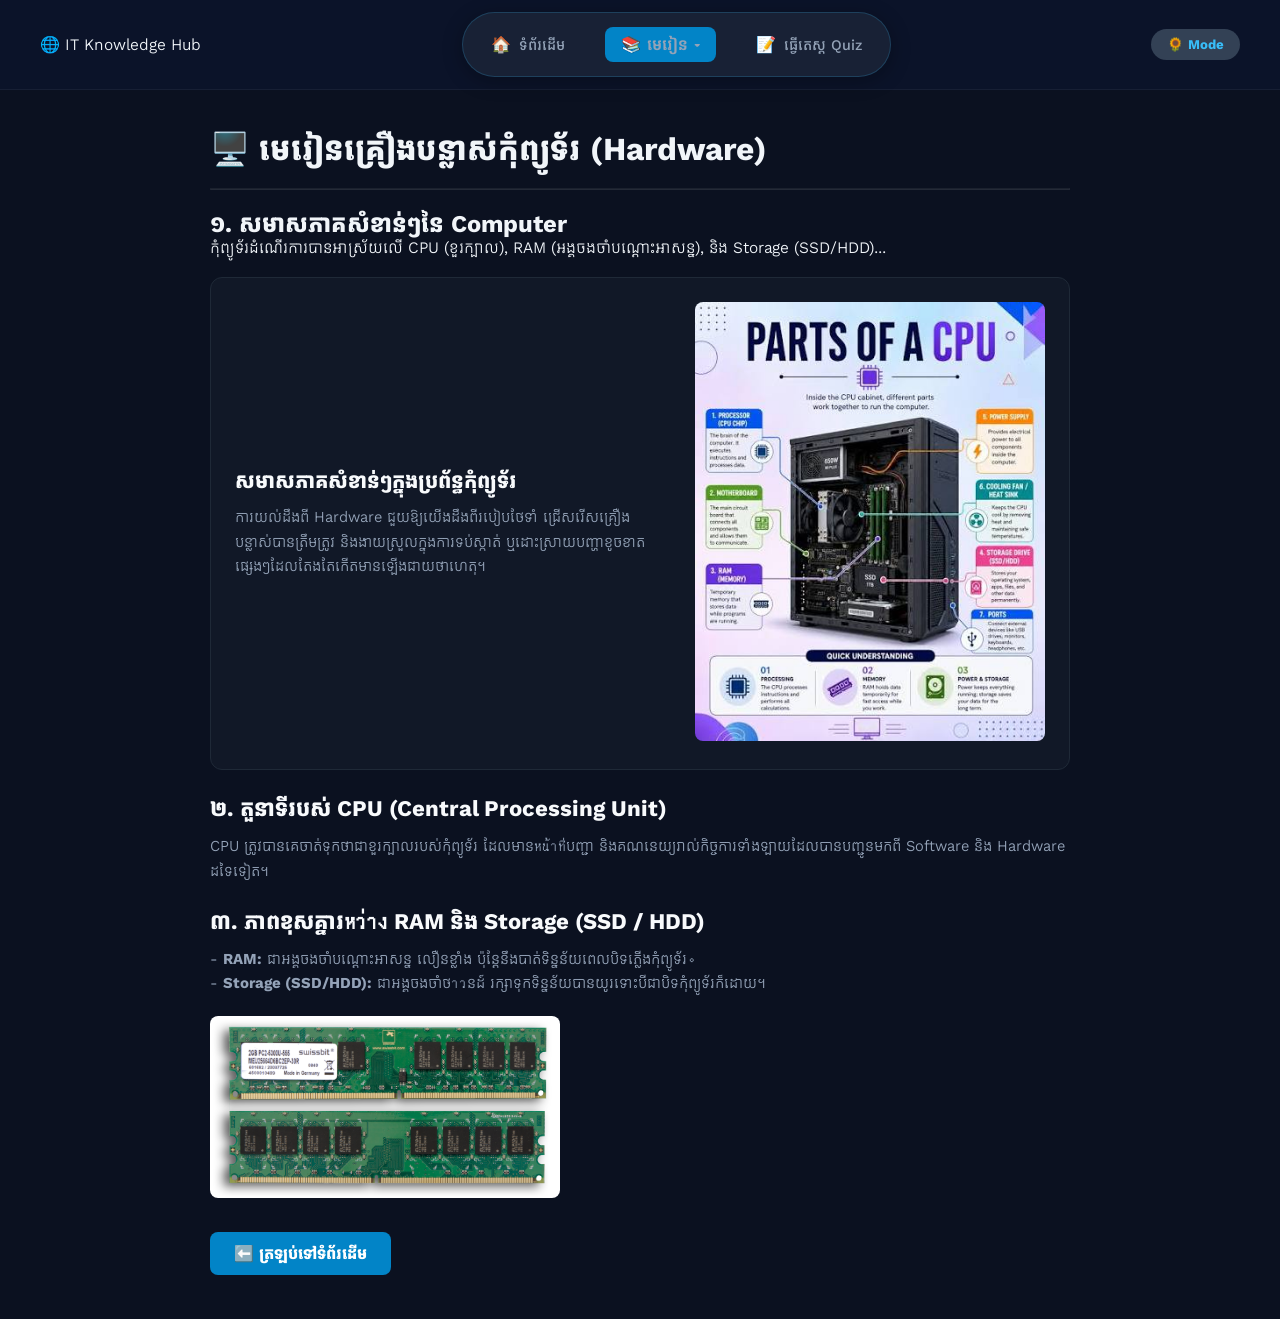
==== hardware.html @ 709d0457 "Add hardware lesson, cpu and RAM image" ====
<!doctype html>
<html lang="km">
  <head>
    <meta charset="UTF-8" />
    <meta name="viewport" content="width=device-width, initial-scale=1.0" />
    <title>មេរៀន Hardware - IT Knowledge Hub</title>
    <link rel="stylesheet" href="style.css" />
    <link
      href="https://fonts.googleapis.com/css2?family=Kantumruy+Pro:wght@400;600;700&display=swap"
      rel="stylesheet"
    />
  </head>
  <body>
    <header class="navbar">
      <div class="logo">🌐 IT Knowledge Hub</div>
      <div class="nav-links">
        <a href="index.html" class="nav-item"
          ><span class="nav-icon">🏠</span
          ><span class="nav-text">ទំព័រដើម</span></a
        >
        <div class="nav-item dropdown">
          <a href="#" class="dropdown-btn active"
            ><span class="nav-icon">📚</span><span class="nav-text">មេរៀន</span>
            <span class="arrow">▾</span></a
          >
          <div class="dropdown-content">
            <a href="networking.html">🌐 Networking</a>
            <a href="webdev.html">💻 Web Development</a>
            <a href="hardware.html">🖥️ Hardware</a>
          </div>
        </div>
        <a href="quiz.html" class="nav-item"
          ><span class="nav-icon">📝</span
          ><span class="nav-text">ធ្វើតេស្ត Quiz</span></a
        >
      </div>
      <button id="theme-toggle" class="theme-btn">🌻 Mode</button>
    </header>

    <main
      class="container"
      style="padding: 40px 20px; max-width: 900px; margin: auto"
    >
      <h1>🖥️ មេរៀនគ្រឿងបន្លាស់កុំព្យូទ័រ (Hardware)</h1>
      <hr style="margin: 20px 0; border-color: rgba(255, 255, 255, 0.1)" />

      <h2>១. សមាសភាគសំខាន់ៗនៃ Computer</h2>
      <p>
        កុំព្យូទ័រដំណើរការបានអាស្រ័យលើ CPU (ខួរក្បាល), RAM
        (អង្គចងចាំបណ្តោះអាសន្ន), និង Storage (SSD/HDD)...
      </p>
      <!-- Container សម្រាប់រៀបចំកាតអត្ថបទ និងរូបភាពឱ្យនៅអមសងខាងគ្នា -->
      <div
        style="
          display: flex;
          align-items: center;
          justify-content: space-between;
          gap: 30px;
          background: #111827;
          border: 1px solid #1f2937;
          border-radius: 12px;
          padding: 24px;
          margin: 20px 0;
        "
      >
        <!-- ផ្នែកអត្ថបទនៅខាងឆ្វេង -->
        <div style="flex: 1">
          <h3 style="color: #f8fafc; font-size: 1.3rem; margin-bottom: 12px">
            សមាសភាគសំខាន់ៗក្នុងប្រព័ន្ធកុំព្យូទ័រ
          </h3>
          <p
            style="
              color: #94a3b8;
              font-size: 0.95rem;
              line-height: 1.6;
              margin: 0;
            "
          >
            ការយល់ដឹងពី Hardware ជួយឱ្យយើងដឹងពីរបៀបថែទាំ
            ជ្រើសរើសគ្រឿងបន្លាស់បានត្រឹមត្រូវ និងងាយស្រួលក្នុងការទប់ស្កាត់
            ឬដោះស្រាយបញ្ហាខូចខាតផ្សេងៗដែលតែងតែកើតមានឡើងជាយថាហេតុ។
          </p>
        </div>

        <!-- ផ្នែករូបភាពនៅខាងស្ដាំ -->
        <div style="flex-shrink: 0; max-width: 350px; width: 100%">
          <img
            src="image/cpu.jpg"
            alt="រូបភាព Hardware កុំព្យូទ័រ"
            style="width: 100%; height: auto; border-radius: 8px"
          />
        </div>
      </div>
      <!-- បន្ថែមចំណងជើងរង និងអត្ថបទមេរៀនថ្មីៗនៅទីនេះ -->
      <h2
        style="
          color: #f8fafc;
          font-size: 1.4rem;
          margin-top: 25px;
          margin-bottom: 12px;
        "
      >
        ២. តួនាទីរបស់ CPU (Central Processing Unit)
      </h2>
      <p
        style="
          color: #94a3b8;
          font-size: 0.95rem;
          line-height: 1.6;
          margin-bottom: 20px;
        "
      >
        CPU ត្រូវបានគេចាត់ទុកថាជាខួរក្បាលរបស់កុំព្យូទ័រ ដែលមានหน้าที่បញ្ជា
        និងគណនេយ្យរាល់កិច្ចការទាំងឡាយដែលបានបញ្ជូនមកពី Software និង Hardware
        ដទៃទៀត។
      </p>

      <h2
        style="
          color: #f8fafc;
          font-size: 1.4rem;
          margin-top: 25px;
          margin-bottom: 12px;
        "
      >
        ៣. ភាពខុសគ្នារหว่าง RAM និង Storage (SSD / HDD)
      </h2>
      <p
        style="
          color: #94a3b8;
          font-size: 0.95rem;
          line-height: 1.6;
          margin-bottom: 20px;
        "
      >
        - <strong>RAM:</strong> ជាអង្គចងចាំបណ្ដោះអាសន្ន លឿនខ្លាំង
        ប៉ុន្តែនឹងបាត់ទិន្នន័យពេលបិទភ្លើងកុំព្យូទ័រ。<br />
        - <strong>Storage (SSD/HDD):</strong> ជាអង្គចងចាំថาวនដ៍
        រក្សាទុកទិន្នន័យបានយូរទោះបីជាបិទកុំព្យូទ័រក៏ដោយ។
      </p>
      <div style="flex-shrink: 0; max-width: 350px; width: 100%">
        <img
          src="image/RAM.jpg"
          alt="រូបភាពពណ៌នា"
          style="width: 100%; height: auto; border-radius: 8px"
        />
      </div>

      <div style="margin-top: 30px">
        <a href="index.html" class="btn btn-primary">⬅️ ត្រឡប់ទៅទំព័រដើម</a>
      </div>
    </main>

    <script src="script.js"></script>
  </body>
</html>
---- style.css ----
/* សម្រាប់លាក់អេក្រង់ដែលមិនទាន់ត្រូវបង្ហាញ */
.hide {
  display: none !important;
}
* {
  box-sizing: border-box;
  margin: 0;
  padding: 0;
  font-family: "Kantumruy Pro", "Segoe UI", Tahoma, sans-serif;
}

body {
  background-color: #0b1120;
  color: #f1f5f9;
  min-height: 100vh;
  display: flex;
  flex-direction: column;
}

body.light-mode {
  background-color: #f8fafc;
  color: #0f172a;
}

/* Navbar Style */
.navbar {
  display: flex;
  justify-content: space-between;
  align-items: center;
  padding: 15px 30px;
  background: #1e293b;
  border-bottom: 1px solid #334155;
  position: sticky;
  top: 0;
  z-index: 100;
}

body.light-mode .navbar {
  background: #ffffff;
  border-color: #e2e8f0;
}

.nav-brand {
  display: flex;
  align-items: center;
  gap: 10px;
  font-size: 1.2rem;
  font-weight: bold;
  color: #38bdf8;
}

.nav-links {
  display: flex;
  list-style: none;
  gap: 20px;
}

.nav-links a {
  color: #94a3b8;
  text-decoration: none;
  font-weight: 600;
  transition: color 0.2s;
}

.nav-links a:hover,
.nav-links a.active {
  color: #38bdf8;
}

.theme-btn {
  background: #334155;
  color: #38bdf8;
  border: none;
  padding: 8px 16px;
  border-radius: 20px;
  cursor: pointer;
  font-weight: bold;
}

/* Hero Section */
.hero-section {
  background: linear-gradient(135deg, #0f172a 0%, #1e293b 100%);
  padding: 60px 20px;
  text-align: center;
  border-bottom: 1px solid #334155;
}

.hero-content {
  max-width: 800px;
  margin: 0 auto;
}

.hero-content h1 {
  font-size: 2.2rem;
  color: #38bdf8;
  margin-bottom: 15px;
}

.hero-content p {
  color: #94a3b8;
  font-size: 1.05rem;
  line-height: 1.6;
  margin-bottom: 25px;
}

.hero-buttons {
  display: flex;
  justify-content: center;
  gap: 15px;
}

.btn {
  padding: 12px 24px;
  border-radius: 8px;
  text-decoration: none;
  font-weight: bold;
  transition: transform 0.2s;
}

.btn:hover {
  transform: translateY(-2px);
}

.btn-primary {
  background: #0284c7;
  color: white;
}

.btn-secondary {
  background: #334155;
  color: #f1f5f9;
}

/* Container & Cards */
.container {
  max-width: 1100px;
  margin: 40px auto;
  padding: 0 20px;
  flex: 1;
}

.section-title {
  text-align: center;
  margin-bottom: 30px;
  font-size: 1.6rem;
}

.card-grid {
  display: grid;
  grid-template-columns: repeat(auto-fit, minmax(300px, 1fr));
  gap: 25px;
}

.course-card {
  background: #1e293b;
  border: 1px solid #334155;
  border-radius: 12px;
  padding: 25px;
  display: flex;
  flex-direction: column;
  transition:
    transform 0.2s,
    border-color 0.2s;
}

.course-card:hover {
  transform: translateY(-5px);
  border-color: #38bdf8;
}

body.light-mode .course-card {
  background: #ffffff;
  border-color: #e2e8f0;
}

.card-icon {
  font-size: 2.5rem;
  margin-bottom: 10px;
}

.card-badge {
  align-self: flex-start;
  background: rgba(56, 189, 248, 0.1);
  color: #38bdf8;
  padding: 4px 10px;
  border-radius: 6px;
  font-size: 0.8rem;
  font-weight: bold;
  margin-bottom: 10px;
}

.course-card h3 {
  margin-bottom: 10px;
}

.course-card p {
  color: #94a3b8;
  font-size: 0.9rem;
  line-height: 1.5;
  flex: 1;
  margin-bottom: 20px;
}

.card-footer {
  display: flex;
  justify-content: space-between;
  align-items: center;
  gap: 10px;
}

.btn-link {
  color: #38bdf8;
  text-decoration: none;
  font-weight: bold;
  font-size: 0.9rem;
}

.btn-quiz {
  background: #0284c7;
  color: white;
  padding: 8px 14px;
  border-radius: 6px;
  text-decoration: none;
  font-size: 0.85rem;
  font-weight: bold;
}

/* Footer */
.footer {
  text-align: center;
  padding: 20px;
  background: #1e293b;
  border-top: 1px solid #334155;
  color: #94a3b8;
  font-size: 0.85rem;
  margin-top: 40px;
}
/* ==========================================
   CARDS GRID SYSTEM (សម្រាប់អេក្រង់ធំ Desktop)
   ========================================== */

/* កូដនេះតំរៀបជា ៣ ជួរសម្រាប់អេក្រង់កុំព្យូទ័រ */
.cards-container,
.topics-grid,
.category-grid,
.topics-container,
.grid-container {
  display: grid !important;
  grid-template-columns: repeat(
    3,
    1fr
  ) !important; /* តំរៀបជា ៣ ជួរដេកទន្ទឹមគ្នា */
  gap: 24px !important; /* ចន្លោះឃ្លាតរវាង Card នីមួយៗ */
  max-width: 1200px;
  margin: 0 auto;
  padding: 20px;
}

/* Style Card នីមួយៗឱ្យមានកម្ពស់ស្មើគ្នា */
.card,
.topic-card {
  display: flex;
  flex-direction: column;
  justify-content: space-between;
  height: 100%;
}

/* Effect ពេល Hover លើ Card */
.card:hover,
.topic-card:hover {
  transform: translateY(-5px);
  box-shadow: 0 10px 20px rgba(0, 0, 0, 0.3);
  border-color: #38bdf8;
}

/* ==========================================
   RESPONSIVE (សម្រាប់ Tablet & Mobile)
   ========================================== */

/* សម្រាប់ Tablet ចេញ ២ ជួរ */
@media (max-width: 992px) {
  .cards-container,
  .topics-grid,
  .category-grid,
  .topics-container,
  .grid-container {
    grid-template-columns: repeat(2, 1fr) !important;
  }
}

/* សម្រាប់ទូរស័ព្ទ ចេញ ១ ជួរ */
@media (max-width: 640px) {
  .cards-container,
  .topics-grid,
  .category-grid,
  .topics-container,
  .grid-container {
    grid-template-columns: 1fr !important;
  }
}
/* ==========================================
   QUIZ PAGE STYLES (បន្ថែមសម្រាប់ quiz.html)
   ========================================== */

/* សម្រាប់លាក់អេក្រង់ */
.hide {
  display: none !important;
}

/* រៀបចំកណ្តាលអេក្រង់សម្រាប់ Quiz */
.quiz-wrapper {
  display: flex;
  justify-content: center;
  align-items: center;
  min-height: 80vh;
  padding: 20px;
}

/* ប្រអប់ Quiz ធំ */
.quiz-container {
  background: #1e293b;
  border: 1px solid #334155;
  box-shadow: 0 10px 25px rgba(0, 0, 0, 0.3);
  border-radius: 16px;
  width: 100%;
  max-width: 600px;
  padding: 30px;
  margin: 40px auto;
  text-align: center;
}

body.light-mode .quiz-container {
  background: #ffffff;
  border-color: #cbd5e1;
  box-shadow: 0 10px 25px rgba(0, 0, 0, 0.08);
}

/* ប៊ូតុងជ្រើសរើសប្រភេទ Quiz (Networking, Web Dev, Hardware) */
.category-btn {
  display: block;
  width: 100%;
  padding: 12px 20px;
  margin-bottom: 12px;
  background: #334155;
  color: #f1f5f9;
  border: 1px solid #475569;
  border-radius: 8px;
  font-size: 1rem;
  font-weight: 600;
  cursor: pointer;
  transition: all 0.2s ease;
  text-align: left;
}

.category-btn:hover {
  background: #0284c7;
  border-color: #38bdf8;
  transform: translateY(-2px);
}

/* ប្រអប់ពិន្ទុខ្ពស់បំផុត */
.high-score-box {
  margin-top: 20px;
  padding: 12px;
  background: rgba(56, 189, 248, 0.1);
  border: 1px dashed #38bdf8;
  border-radius: 8px;
  color: #38bdf8;
  font-weight: bold;
}

/* Header របស់សំណួរ និង ជម្រើសចម្លើយ */
.quiz-header {
  display: flex;
  justify-content: space-between;
  align-items: center;
  margin-bottom: 20px;
}

.options-container {
  display: flex;
  flex-direction: column;
  gap: 12px;
  margin: 20px 0;
}

.option-btn {
  padding: 14px 18px;
  background: #334155;
  color: #f1f5f9;
  border: 1px solid #475569;
  border-radius: 8px;
  text-align: left;
  cursor: pointer;
  font-size: 0.95rem;
  transition: all 0.2s;
}

.option-btn:hover:not(:disabled) {
  background: #475569;
  border-color: #38bdf8;
}

.option-btn.correct {
  background: #10b981 !important;
  color: white;
  border-color: #059669 !important;
}

.option-btn.incorrect {
  background: #ef4444 !important;
  color: white;
  border-color: #dc2626 !important;
}
/* ==========================================
   STYLING FOR BUTTONS & LIFELINE
   ========================================== */

/* កែប្រែប៊ូតុង 50:50 */
.lifeline-btn,
#fifty-fifty-btn {
  background: linear-gradient(135deg, #f59e0b, #d97706);
  color: #ffffff;
  border: none;
  padding: 8px 14px;
  border-radius: 8px;
  font-weight: bold;
  font-size: 0.9rem;
  cursor: pointer;
  box-shadow: 0 2px 8px rgba(245, 158, 11, 0.3);
  transition: all 0.2s ease;
  display: inline-flex;
  align-items: center;
  gap: 6px;
}

.lifeline-btn:hover:not(:disabled),
#fifty-fifty-btn:hover:not(:disabled) {
  background: linear-gradient(135deg, #fbbf24, #d97706);
  transform: translateY(-2px);
  box-shadow: 0 4px 12px rgba(245, 158, 11, 0.4);
}

.lifeline-btn:disabled,
#fifty-fifty-btn:disabled {
  background: #475569;
  color: #94a3b8;
  cursor: not-allowed;
  box-shadow: none;
  opacity: 0.6;
}

/* កែប្រែប៊ូតុង "សំណួរបន្ទាប់" */
#next-btn,
.next-btn {
  background: linear-gradient(135deg, #0284c7, #0369a1);
  color: #ffffff;
  border: none;
  padding: 12px 28px;
  border-radius: 10px;
  font-size: 1rem;
  font-weight: bold;
  cursor: pointer;
  box-shadow: 0 4px 12px rgba(2, 132, 199, 0.3);
  transition: all 0.2s ease;
  margin-top: 20px;
  display: inline-block;
}

#next-btn:hover,
.next-btn:hover {
  background: linear-gradient(135deg, #38bdf8, #0284c7);
  transform: translateY(-2px);
  box-shadow: 0 6px 16px rgba(56, 189, 248, 0.4);
}

/* កែប្រែ Timer Countdown ឱ្យស៊ីគ្នានឹងប៊ូតុង */
.timer-badge,
#timer-display {
  background: rgba(239, 68, 68, 0.15);
  color: #ef4444;
  border: 1px solid #ef4444;
  padding: 6px 12px;
  border-radius: 8px;
  font-weight: bold;
  font-size: 0.9rem;
}
/* ==========================================
   RESULT SCREEN STYLES
   ========================================== */

/* ចំណងជើង និងប្រអប់ពិន្ទុ */
.result-title {
  color: #38bdf8;
  margin-bottom: 15px;
  font-size: 1.8rem;
}

.final-score-box {
  background: rgba(56, 189, 248, 0.1);
  border: 1px solid #38bdf8;
  border-radius: 12px;
  padding: 15px;
  margin-bottom: 25px;
  color: #94a3b8;
}

.score-number {
  font-size: 2rem;
  font-weight: bold;
  color: #10b981;
  margin-top: 5px;
}

.review-title {
  text-align: left;
  font-size: 1.1rem;
  color: #f1f5f9;
  margin-bottom: 12px;
}

/* ប្រអប់ Scroll បង្ហាញសំណួរ-ចម្លើយ */
.review-box {
  max-height: 280px;
  overflow-y: auto;
  padding-right: 8px;
  margin-bottom: 25px;
  display: flex;
  flex-direction: column;
  gap: 12px;
}

/* របារ Scrollbar ឱ្យមើលទៅស្អាត */
.review-box::-webkit-scrollbar {
  width: 6px;
}
.review-box::-webkit-scrollbar-thumb {
  background: #475569;
  border-radius: 10px;
}

/* ប្រអប់សំណួរនីមួយៗ */
.review-item {
  background: #0f172a;
  border: 1px solid #334155;
  border-left: 4px solid #10b981;
  padding: 12px 16px;
  border-radius: 8px;
  text-align: left;
}

.review-question {
  font-weight: bold;
  color: #f1f5f9;
  font-size: 0.95rem;
  margin-bottom: 6px;
}

.review-answer {
  color: #10b981;
  font-size: 0.9rem;
  display: flex;
  align-items: center;
  gap: 6px;
}

/* ប៊ូតុង និង Link ខាងក្រោម */
.result-actions {
  display: flex;
  flex-direction: column;
  gap: 12px;
  align-items: center;
}

#restart-btn {
  width: 100%;
  padding: 12px;
  background: linear-gradient(135deg, #0284c7, #0369a1);
  color: #ffffff;
  border: none;
  border-radius: 10px;
  font-size: 1rem;
  font-weight: bold;
  cursor: pointer;
  transition: all 0.2s;
}

#restart-btn:hover {
  background: linear-gradient(135deg, #38bdf8, #0284c7);
  transform: translateY(-2px);
}

.home-link {
  color: #94a3b8;
  text-decoration: none;
  font-size: 0.9rem;
  transition: color 0.2s;
}

.home-link:hover {
  color: #38bdf8;
}
/* កែប្រែប្រអប់ស្រោប Cards ឱ្យចេញជា 3 ជួរទន្ទឹមគ្នា */
.cards-container,
.topics-grid,
.category-grid {
  display: grid;
  grid-template-columns: repeat(3, 1fr); /* រៀបជា ៣ ជួរដេកទន្ទឹមគ្នា */
  gap: 24px; /* ប្រន្លោះឃ្លាតរវាង Card នីមួយៗ */
  max-width: 1200px; /* ទទឹងប្រអប់សរុប */
  margin: 0 auto; /* រញុចឱ្យនៅចំកណ្តាលអេក្រង់ */
  padding: 20px;
}

/* រៀបចំ Card នីមួយៗឱ្យមានកម្ពស់ស្មើគ្នា និងឌីហ្សាញស្អាត */
.card,
.topic-card {
  display: flex;
  flex-direction: column;
  justify-content: space-between;
  height: 100%; /* ធ្វើឱ្យ Card ទាំង ៣ មានកម្ពស់ស្មើគ្នា */
  background: #1e293b;
  border: 1px solid #334155;
  border-radius: 16px;
  padding: 24px;
  transition:
    transform 0.2s ease,
    box-shadow 0.2s ease;
}

/* Effect ពេល Hover លើ Card */
.card:hover,
.topic-card:hover {
  transform: translateY(-5px);
  box-shadow: 0 10px 20px rgba(0, 0, 0, 0.3);
  border-color: #38bdf8;
}

/* សម្រាប់អេក្រង់ទូរស័ព្ទ ឬ Tablet ឱ្យវាធ្លាក់មកក្រោមស្វ័យប្រវត្តិ */
@media (max-width: 992px) {
  .cards-container,
  .topics-grid,
  .category-grid {
    grid-template-columns: repeat(2, 1fr); /* Tablet ចេញ ២ ជួរ */
  }
}

@media (max-width: 640px) {
  .cards-container,
  .topics-grid,
  .category-grid {
    grid-template-columns: 1fr; /* ទូរស័ព្ទ ចេញ ១ ជួរ */
  }
}
/* ==========================================
   FORCE 3 COLUMNS GRID FOR TOPICS
   ========================================== */

/* បន្ថែម .card-grid ត្រង់នេះ */
.card-grid,
.topics-grid,
.cards-container,
.category-grid {
  display: grid !important;
  grid-template-columns: repeat(3, 1fr) !important; /* រៀបជា ៣ ជួរដេក */
  gap: 20px !important;
  width: 100% !important;
  max-width: 1200px !important;
  margin: 0 auto !important;
}

/* បន្ថែម .course-card ត្រង់នេះ */
.course-card,
.topic-card,
.card {
  width: 100% !important;
  max-width: 100% !important;
  box-sizing: border-box !important;
}

/* សម្រាប់ Tablet និង ទូរស័ព្ទ */
@media (max-width: 992px) {
  .card-grid,
  .topics-grid,
  .cards-container {
    grid-template-columns: repeat(2, 1fr) !important;
  }
}

@media (max-width: 640px) {
  .card-grid,
  .topics-grid,
  .cards-container {
    grid-template-columns: 1fr !important;
  }
}
/* ==========================================
   MODERN NAVBAR MENU STYLES
   ========================================== */

/* ប្រអប់ស្រោប Menu ទាំងអស់ */
.nav-links {
  display: flex;
  align-items: center;
  gap: 10px;
  background: rgba(15, 23, 42, 0.6);
  padding: 6px 12px;
  border-radius: 30px;
  border: 1px solid rgba(255, 255, 255, 0.08);
  backdrop-filter: blur(8px);
}

/* លក្ខណៈនៃ Link នីមួយៗ */
.nav-item {
  display: flex;
  align-items: center;
  gap: 8px;
  padding: 8px 16px;
  color: #94a3b8;
  text-decoration: none;
  font-size: 0.95rem;
  font-weight: 500;
  border-radius: 20px;
  transition: all 0.3s ease;
  position: relative;
}

/* Effect ពេលដាក់ Mouse លើ (Hover) */
.nav-item:hover {
  color: #38bdf8;
  background: rgba(56, 189, 248, 0.1);
  transform: translateY(-1px);
}

/* Style ពេល Link កំពុង Active (កំពុងនៅលើទំព័រនោះ) */
.nav-item.active {
  color: #ffffff;
  background: linear-gradient(135deg, #02c75e, #0369a1);
  box-shadow: 0 4px 12px rgba(2, 132, 199, 0.3);
}

/* Icon Animation */
.nav-icon {
  font-size: 1rem;
  transition: transform 0.2s ease;
}

.nav-item:hover .nav-icon {
  transform: scale(1.2);
}
/* ==========================================
   ADVANCED MODERN NAVBAR DESIGN
   ========================================== */

/* Header រួម */
.navbar {
  display: flex !important;
  justify-content: space-between !important;
  align-items: center !important;
  padding: 12px 40px !important;
  background: #0b1120 !important;
  border-bottom: 1px solid rgba(255, 255, 255, 0.05) !important;
}

/* ប្រអប់ Menu Capsules */
.nav-links {
  display: flex !important;
  align-items: center !important;
  gap: 8px !important;
  background: rgba(30, 41, 59, 0.7) !important;
  padding: 6px 10px !important;
  border-radius: 50px !important;
  border: 1px solid rgba(56, 189, 248, 0.2) !important;
  box-shadow: 0 4px 20px rgba(0, 0, 0, 0.3) !important;
  backdrop-filter: blur(10px) !important;
}

/* លីងនីមួយៗ */
.nav-item {
  display: inline-flex !important;
  align-items: center !important;
  gap: 8px !important;
  padding: 8px 18px !important;
  color: #94a3b8 !important;
  text-decoration: none !important;
  font-size: 0.92rem !important;
  font-weight: 500 !important;
  border-radius: 30px !important;
  transition: all 0.25s ease-in-out !important;
}

/* ពេលដាក់ Mouse លើ (Hover) */
.nav-item:hover {
  color: #38bdf8 !important;
  background: rgba(56, 189, 248, 0.12) !important;
  transform: translateY(-2px) !important;
}

/* លីងដែលកំពុង Active (នៅលើទំព័រដើម) */
.nav-item.active {
  color: #ffffff !important;
  background: linear-gradient(135deg, #0284c7, #0369a1) !important;
  box-shadow: 0 4px 12px rgba(2, 132, 199, 0.4) !important;
}

/* Scale Icon ពេល Hover */
.nav-item:hover .nav-icon {
  transform: scale(1.25) !important;
  transition: transform 0.2s !important;
}
/* ==========================================
   DROPDOWN & NAVBAR FIX (100% WORKING)
   ========================================== */

/* កំណត់ឱ្យ Capsule រៀបជួរស្មើគ្នា */
.nav-links {
  display: flex !important;
  align-items: center !important;
  gap: 4px !important;
  position: relative !important;
}

/* កំណត់ item នីមួយៗ */
.nav-item {
  position: relative !important;
  display: inline-flex !important;
  align-items: center !important;
}

/* បូតុង Dropdown មេរៀន */
.dropdown-btn {
  display: inline-flex !important;
  align-items: center !important;
  gap: 6px !important;
  padding: 8px 16px !important;
  color: inherit !important;
  text-decoration: none !important;
  cursor: pointer !important;
}

.arrow {
  font-size: 0.75rem !important;
  transition: transform 0.2s ease !important;
}

/* ប្រអប់ Dropdown ទម្លាក់ចុះមកចំក្រោមពាក្យ មេរៀន */
.dropdown-content {
  display: none !important;
  position: absolute !important;
  top: 100% !important;
  left: 0 !important;
  margin-top: 12px !important;
  background: #1e293b !important;
  min-width: 190px !important;
  border-radius: 12px !important;
  border: 1px solid rgba(56, 189, 248, 0.3) !important;
  box-shadow: 0 10px 25px rgba(0, 0, 0, 0.5) !important;
  padding: 6px 0 !important;
  z-index: 99999 !important;
}

.dropdown-content a {
  color: #cbd5e1 !important;
  padding: 10px 16px !important;
  text-decoration: none !important;
  display: flex !important;
  align-items: center !important;
  gap: 10px !important;
  font-size: 0.88rem !important;
  transition: all 0.2s ease !important;
  border-radius: 0 !important;
  background: transparent !important;
}

.dropdown-content a:hover {
  background: rgba(56, 189, 248, 0.15) !important;
  color: #38bdf8 !important;
  padding-left: 20px !important;
}

/* បង្ហាញ Dropdown ពេល Hover */
.dropdown:hover .dropdown-content {
  display: block !important;
  animation: dropDownAnim 0.2s ease-in-out !important;
}

.dropdown:hover .arrow {
  transform: rotate(180deg) !important;
}

@keyframes dropDownAnim {
  from {
    opacity: 0;
    transform: translateY(-8px);
  }
  to {
    opacity: 1;
    transform: translateY(0);
  }
} /* ==========================================
   FORCE FIX DROPDOWN & NAVBAR LAYOUT
   ========================================== */

/* សម្រួល Header ឱ្យនៅជួរតែមួយ */
header.navbar {
  position: relative !important;
  display: flex !important;
  justify-content: space-between !important;
  align-items: center !important;
  z-index: 1000 !important;
}

/* សម្រួល Capsule Navbar */
.nav-links {
  position: relative !important;
  display: flex !important;
  align-items: center !important;
}

/* កំណត់ Element Dropdown ឱ្យនៅចំទីតាំង */
.nav-item.dropdown {
  position: relative !important;
  display: inline-block !important;
}

.dropdown-btn {
  display: inline-flex !important;
  align-items: center !important;
  gap: 6px !important;
  text-decoration: none !important;
  color: inherit !important;
}

/* ប្រអប់ Dropdown ពេលធ្លាក់ចុះ */
.dropdown-content {
  display: none !important;
  position: absolute !important;
  top: 100% !important;
  left: 0 !important;
  margin-top: 8px !important;
  background: #1e293b !important;
  min-width: 180px !important;
  border-radius: 12px !important;
  border: 1px solid rgba(56, 189, 248, 0.3) !important;
  box-shadow: 0 10px 25px rgba(0, 0, 0, 0.5) !important;
  padding: 6px 0 !important;
  z-index: 99999 !important;
}

.dropdown-content a {
  color: #cbd5e1 !important;
  padding: 10px 16px !important;
  text-decoration: none !important;
  display: flex !important;
  align-items: center !important;
  gap: 8px !important;
  font-size: 0.88rem !important;
  transition: background 0.2s !important;
}

.dropdown-content a:hover {
  background: rgba(56, 189, 248, 0.15) !important;
  color: #38bdf8 !important;
}

/* បង្ហាញ Dropdown ពេល Hover លើ «មេរៀន» */
.dropdown:hover .dropdown-content {
  display: block !important;
}

.dropdown:hover .arrow {
  transform: rotate(180deg) !important;
}
/* ==========================================
   ចលនា (Animations & Hover Effects)
   ========================================== */

/* ១. ចលនាពេល Hover លើ Course Cards (ងើបឡើង + បញ្ចេញពន្លឺ Glow) */
.course-card {
  transition:
    transform 0.3s cubic-bezier(0.4, 0, 0.2, 1),
    box-shadow 0.3s ease,
    border-color 0.3s ease;
  cursor: pointer;
}

.course-card:hover {
  transform: translateY(-10px); /* ងើបឡើងលើ ១០px */
  box-shadow: 0 12px 30px rgba(0, 162, 255, 0.25); /* ពន្លឺ Glow ពណ៌ខៀវ */
  border-color: #00a2ff;
}

/* ចលនា Icon ក្នុង Card ពេល Hover */
.course-card:hover .card-icon {
  transform: scale(1.15) rotate(5deg);
  transition: transform 0.3s ease;
}

/* ២. ចលនាពេល Hover លើប៊ូតុង Primary (ចាប់ផ្តើមរៀនមេរៀន / អានមេរៀន) */
.btn-primary,
.btn-link {
  transition: all 0.25s ease;
  position: relative;
  overflow: hidden;
  display: inline-block;
  text-decoration: none;
}

.btn-primary:hover,
.btn-link:hover {
  transform: translateY(-3px) scale(1.03); /* រីកធំ និងងើបបន្តិច */
  box-shadow: 0 6px 20px rgba(0, 162, 255, 0.5); /* Glowing effect */
  filter: brightness(1.15);
}

/* ចលនាពេលចុចលើប៊ូតុង (Active Click Effect) */
.btn-primary:active,
.btn-link:active,
.btn-quiz:active,
.btn-secondary:active {
  transform: translateY(1px) scale(0.98);
}

/* ៣. ចលនាពេល Hover លើប៊ូតុង ធ្វើតេស្ត (Quiz Button) */
.btn-secondary,
.btn-quiz {
  transition: all 0.25s ease;
  display: inline-block;
  text-decoration: none;
}

.btn-secondary:hover,
.btn-quiz:hover {
  transform: translateY(-3px) scale(1.03);
  box-shadow: 0 6px 20px rgba(255, 170, 0, 0.4);
  filter: brightness(1.15);
}

/* ៤. ចលនាសម្រាប់ Dropdown Menu ពេល Hover លើ «មេរៀន» */
.dropdown-content {
  transition: all 0.3s ease;
  opacity: 0;
  transform: translateY(10px);
  pointer-events: none;
  display: block; /* ប្រើ opacity ជំនួស display:none ដើម្បីមាន Animation រលូន */
}

.dropdown:hover .dropdown-content {
  opacity: 1;
  transform: translateY(0);
  pointer-events: auto;
}

.dropdown-content a {
  transition:
    background 0.2s ease,
    padding-left 0.2s ease;
}

.dropdown-content a:hover {
  background-color: rgba(0, 162, 255, 0.15);
  padding-left: 20px; /* រំកិលអក្សរទៅស្តាំបន្តិចពេល Hover */
}
.hide {
  display: none !important;
}
/* Styling Navigation Bar */
.navbar {
  display: flex;
  justify-content: space-between;
  align-items: center;
  padding: 16px 40px;
  background-color: #0b1329 !important;
  border-bottom: 1px solid #1e293b;
}

.nav-links {
  display: flex;
  gap: 12px;
}

/* ប៊ូតុងធម្មតា (ទំព័រផ្សេង) */
.nav-btn {
  color: #e2e8f0 !important; /* ពណ៌អក្សរសច្បាស់ */
  text-decoration: none;
  padding: 10px 20px;
  border-radius: 8px;
  background-color: #1e293b !important; /* ផ្ទៃប៊ូតុង */
  border: 1px solid #334155 !important;
  font-size: 0.95rem;
  font-weight: 500;
  display: inline-flex;
  align-items: center;
  gap: 8px;
  transition: all 0.25s ease;
}

/* ពេលយក Mouse ទៅដាក់លើ (Hover) */
.nav-btn:hover {
  background-color: #334155 !important;
  color: #ffffff !important;
  border-color: #38bdf8 !important;
}

/* ប៊ូតុងដែលកំពុងនៅលើទំព័រនោះ (Active Button) */
.nav-btn.active {
  background-color: #0284c7 !important; /* ពណ៌ខៀវស្រស់ */
  color: #ffffff !important; /* អក្សរពណ៌ស */
  border-color: #38bdf8 !important;
  font-weight: 600;
  box-shadow: 0 0 12px rgba(56, 189, 248, 0.4);
}
/* Container សម្រាប់ Dropdown */
.dropdown {
  position: relative;
  display: inline-block;
}

/* រចនាប៊ូតុង Dropdown */
.dropdown-btn {
  background-color: #0284c7;
  color: white;
  padding: 12px 24px;
  font-size: 1rem;
  font-weight: 600;
  border: none;
  border-radius: 8px;
  cursor: pointer;
  display: flex;
  align-items: center;
  gap: 8px;
  transition: all 0.3s ease;
}

.dropdown-btn:hover {
  background-color: #0369a1;
  box-shadow: 0 0 15px rgba(56, 189, 248, 0.4);
}

.arrow {
  font-size: 0.7rem;
  transition: transform 0.3s ease;
}

/* ប្រអប់ Menu ដែលត្រូវលាក់ជាមុន (Dropdown Box) */
.dropdown-content {
  display: none;
  position: absolute;
  top: 110%;
  left: 0;
  background-color: #1e293b;
  min-width: 240px;
  box-shadow: 0px 8px 20px rgba(0, 0, 0, 0.5);
  border: 1px solid #334155;
  border-radius: 10px;
  z-index: 1000;
  overflow: hidden;
  animation: fadeIn 0.2s ease-in-out;
}

/* Item នីមួយៗក្នុង Dropdown */
.dropdown-content a {
  color: #f8fafc;
  padding: 12px 16px;
  text-decoration: none;
  display: block;
  font-size: 0.95rem;
  border-bottom: 1px solid #334155;
  transition: background 0.2s ease;
}

.dropdown-content a:last-child {
  border-bottom: none;
}

/* Effect ពេល Hover លើជម្រើសនីមួយៗ */
.dropdown-content a:hover {
  background-color: #0284c7;
  color: #ffffff;
}

/* បង្ហាញ Dropdown Menu ពេល Mouse ប៉ះ/Hover លើប៊ូតុង */
.dropdown:hover .dropdown-content {
  display: block;
}

.dropdown:hover .arrow {
  transform: rotate(180deg);
}

/* Animation បង្ហាញរលូន */
@keyframes fadeIn {
  from {
    opacity: 0;
    transform: translateY(-8px);
  }
  to {
    opacity: 1;
    transform: translateY(0);
  }
}
/* Navigation Container */
.nav-links {
  display: flex;
  align-items: center;
  gap: 8px;
  background: rgba(15, 23, 42, 0.6);
  backdrop-filter: blur(12px);
  padding: 6px;
  border-radius: 99px;
  border: 1px solid rgba(255, 255, 255, 0.08);
}

/* Base Nav Items */
.nav-btn {
  color: #94a3b8 !important;
  text-decoration: none;
  padding: 8px 18px;
  border-radius: 99px !important;
  font-size: 0.9rem;
  font-weight: 500;
  display: inline-flex;
  align-items: center;
  gap: 8px;
  transition: all 0.25s cubic-bezier(0.4, 0, 0.2, 1);
  border: 1px solid transparent !important;
}

/* Hover State */
.nav-btn:hover {
  color: #f8fafc !important;
  background: rgba(255, 255, 255, 0.05) !important;
}

/* Active State */
.nav-btn.active {
  background: linear-gradient(135deg, #0284c7 0%, #0369a1 100%) !important;
  color: #ffffff !important;
  font-weight: 600;
  box-shadow: 0 0 16px rgba(2, 132, 199, 0.4);
  border: 1px solid rgba(56, 189, 248, 0.3) !important;
}
/* រចនាប័ទ្មទូទៅ និង Effect ពេល Hover លើប៊ូតុងក្នុង Card */
#courses a[href*="networking.html"],
#courses a[href*="webdev.html"],
#courses a[href*="hardware.html"],
#courses a[href*="quiz.html"] {
  transition: all 0.3s cubic-bezier(0.4, 0, 0.2, 1) !important;
  position: relative;
  overflow: hidden;
}

/* Effect ពេលเอา Mouse ដាក់លើប៊ូតុងអានមេរៀន (Dark Button) */
#courses a[href*="networking.html"]:hover,
#courses a[href*="webdev.html"]:hover,
#courses a[href*="hardware.html"]:hover {
  background-color: #334155 !important;
  border-color: #38bdf8 !important;
  transform: translateY(-3px);
  box-shadow: 0 4px 12px rgba(56, 189, 248, 0.2);
}

/* Effect ពេលเอา Mouse ដាក់លើប៊ូតុងធ្វើតេស្ត (Blue Button) */
#courses a[href*="quiz.html"]:hover {
  background-color: #02689c !important;
  transform: translateY(-3px);
  box-shadow: 0 0 15px rgba(2, 132, 199, 0.5);
}
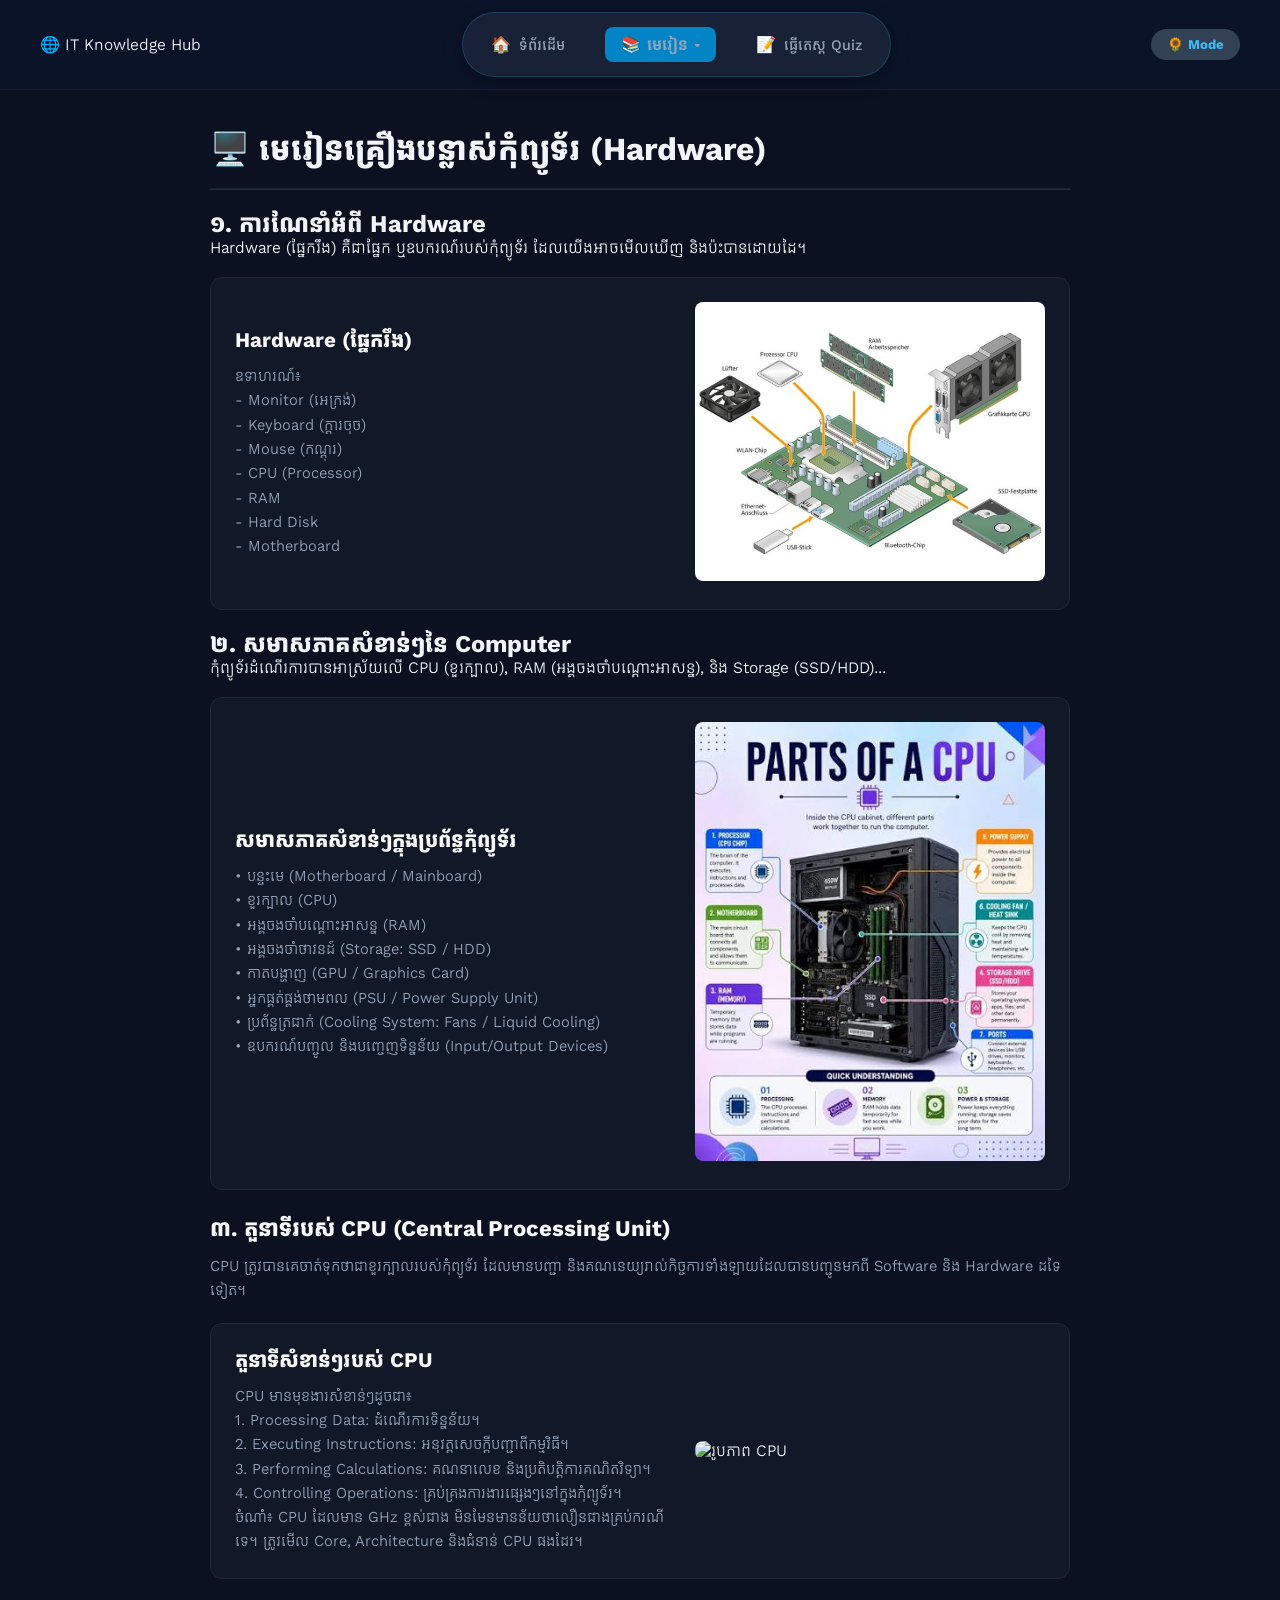
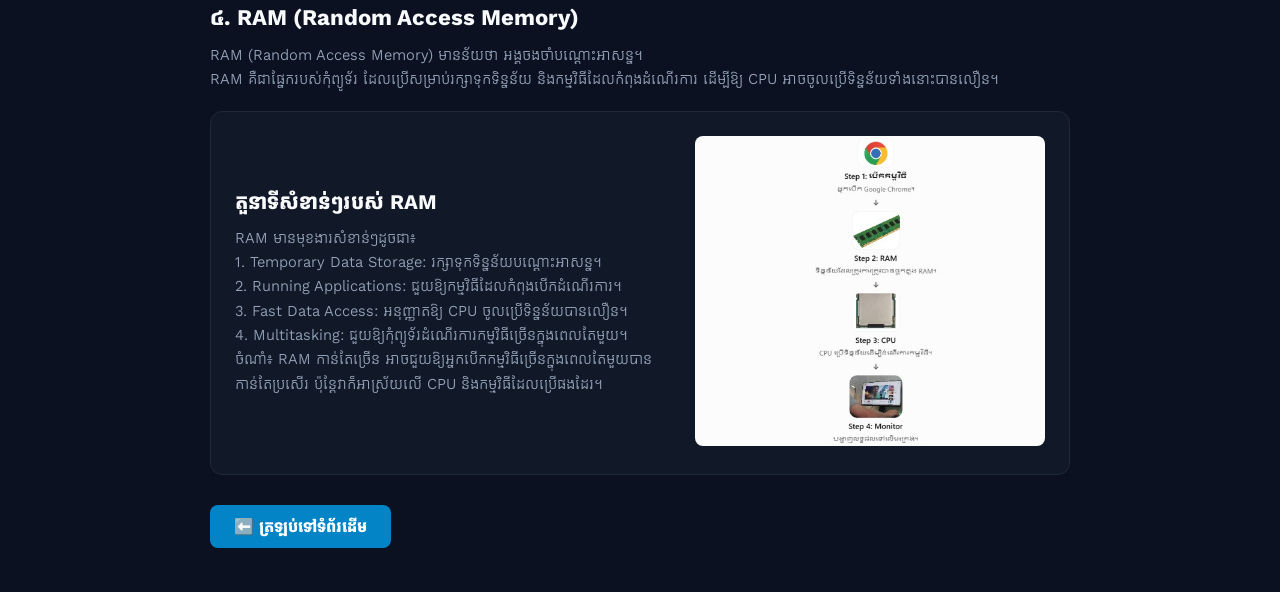
==== commit 7fe6d7e3: "Add Hardware, PC and RAM1" ====
--- a/hardware.html
+++ b/hardware.html
@@ -43,8 +43,60 @@
     >
       <h1>🖥️ មេរៀនគ្រឿងបន្លាស់កុំព្យូទ័រ (Hardware)</h1>
       <hr style="margin: 20px 0; border-color: rgba(255, 255, 255, 0.1)" />
-
-      <h2>១. សមាសភាគសំខាន់ៗនៃ Computer</h2>
+      <h2>១. ការណែនាំអំពី Hardware</h2>
+      <p>
+        Hardware (ផ្នែករឹង) គឺជាផ្នែក ឬឧបករណ៍របស់កុំព្យូទ័រ ដែលយើងអាចមើលឃើញ
+        និងប៉ះបានដោយដៃ។
+      </p>
+      <!-- Container សម្រាប់រៀបចំកាតអត្ថបទ និងរូបភាពឱ្យនៅអមសងខាងគ្នា -->
+      <div
+        style="
+          display: flex;
+          align-items: center;
+          justify-content: space-between;
+          gap: 30px;
+          background: #111827;
+          border: 1px solid #1f2937;
+          border-radius: 12px;
+          padding: 24px;
+          margin: 20px 0;
+        "
+      >
+        <!-- ផ្នែកអត្ថបទនៅខាងឆ្វេង -->
+        <div style="flex: 1">
+          <h3 style="color: #f8fafc; font-size: 1.3rem; margin-bottom: 12px">
+            Hardware (ផ្នែករឹង)
+          </h3>
+          <p
+            style="
+              color: #94a3b8;
+              font-size: 0.95rem;
+              line-height: 1.6;
+              margin: 0;
+            "
+          >
+            ឧទាហរណ៍៖ <br />
+            - Monitor (អេក្រង់) <br />
+            - Keyboard (ក្ដារចុច) <br />
+            - Mouse (កណ្ដុរ) <br />
+            - CPU (Processor) <br />
+            - RAM <br />
+            - Hard Disk <br />
+            - Motherboard <br />
+          </p>
+        </div>
+
+        <!-- ផ្នែករូបភាពនៅខាងស្ដាំ -->
+        <div style="flex-shrink: 0; max-width: 350px; width: 100%">
+          <img
+            src="image/Hardware.jpg"
+            alt="រូបភាព Hardware កុំព្យូទ័រ"
+            style="width: 100%; height: auto; border-radius: 8px"
+          />
+        </div>
+      </div>
+
+      <h2>២. សមាសភាគសំខាន់ៗនៃ Computer</h2>
       <p>
         កុំព្យូទ័រដំណើរការបានអាស្រ័យលើ CPU (ខួរក្បាល), RAM
         (អង្គចងចាំបណ្តោះអាសន្ន), និង Storage (SSD/HDD)...
@@ -76,16 +128,21 @@
               margin: 0;
             "
           >
-            ការយល់ដឹងពី Hardware ជួយឱ្យយើងដឹងពីរបៀបថែទាំ
-            ជ្រើសរើសគ្រឿងបន្លាស់បានត្រឹមត្រូវ និងងាយស្រួលក្នុងការទប់ស្កាត់
-            ឬដោះស្រាយបញ្ហាខូចខាតផ្សេងៗដែលតែងតែកើតមានឡើងជាយថាហេតុ។
+            • បន្ទះមេ (Motherboard / Mainboard)<br />
+            • ខួរក្បាល (CPU)<br />
+            • អង្គចងចាំបណ្តោះអាសន្ន (RAM)<br />
+            • អង្គចងចាំថាវនដ៍ (Storage: SSD / HDD)<br />
+            • កាតបង្ហាញ (GPU / Graphics Card)<br />
+            • អ្នកផ្គត់ផ្គង់ថាមពល (PSU / Power Supply Unit)<br />
+            • ប្រព័ន្ធត្រជាក់ (Cooling System: Fans / Liquid Cooling)<br />
+            • ឧបករណ៍បញ្ចូល និងបញ្ចេញទិន្នន័យ (Input/Output Devices)
           </p>
         </div>
 
         <!-- ផ្នែករូបភាពនៅខាងស្ដាំ -->
         <div style="flex-shrink: 0; max-width: 350px; width: 100%">
           <img
-            src="image/cpu.jpg"
+            src="image/PC.jpg"
             alt="រូបភាព Hardware កុំព្យូទ័រ"
             style="width: 100%; height: auto; border-radius: 8px"
           />
@@ -100,7 +157,7 @@
           margin-bottom: 12px;
         "
       >
-        ២. តួនាទីរបស់ CPU (Central Processing Unit)
+        ៣. តួនាទីរបស់ CPU (Central Processing Unit)
       </h2>
       <p
         style="
@@ -110,10 +167,57 @@
           margin-bottom: 20px;
         "
       >
-        CPU ត្រូវបានគេចាត់ទុកថាជាខួរក្បាលរបស់កុំព្យូទ័រ ដែលមានหน้าที่បញ្ជា
+        CPU ត្រូវបានគេចាត់ទុកថាជាខួរក្បាលរបស់កុំព្យូទ័រ ដែលមានបញ្ជា
         និងគណនេយ្យរាល់កិច្ចការទាំងឡាយដែលបានបញ្ជូនមកពី Software និង Hardware
         ដទៃទៀត។
       </p>
+      <div
+        style="
+          display: flex;
+          align-items: center;
+          justify-content: space-between;
+          gap: 30px;
+          background: #111827;
+          border: 1px solid #1f2937;
+          border-radius: 12px;
+          padding: 24px;
+          margin: 20px 0;
+        "
+      >
+        <!-- ផ្នែកអត្ថបទនៅខាងឆ្វេង -->
+        <div style="flex: 1">
+          <h3 style="color: #f8fafc; font-size: 1.3rem; margin-bottom: 12px">
+            តួនាទីសំខាន់ៗរបស់ CPU
+          </h3>
+          <p
+            style="
+              color: #94a3b8;
+              font-size: 0.95rem;
+              line-height: 1.6;
+              margin: 0;
+            "
+          >
+            CPU មានមុខងារសំខាន់ៗដូចជា៖ <br />
+            1. Processing Data: ដំណើរការទិន្នន័យ។ <br />
+            2. Executing Instructions: អនុវត្តសេចក្ដីបញ្ជាពីកម្មវិធី។ <br />
+            3. Performing Calculations: គណនាលេខ និងប្រតិបត្តិការគណិតវិទ្យា។
+            <br />
+            4. Controlling Operations: គ្រប់គ្រងការងារផ្សេងៗនៅក្នុងកុំព្យូទ័រ។
+            <br />
+            ចំណាំ៖ CPU ដែលមាន GHz ខ្ពស់ជាង មិនមែនមានន័យថាលឿនជាងគ្រប់ករណីទេ។
+            ត្រូវមើល Core, Architecture និងជំនាន់ CPU ផងដែរ។
+          </p>
+        </div>
+
+        <!-- ផ្នែករូបភាពនៅខាងស្ដាំ -->
+        <div style="flex-shrink: 0; max-width: 350px; width: 100%">
+          <img
+            src="image/CPU.jpg"
+            alt="រូបភាព CPU"
+            style="width: 100%; height: auto; border-radius: 8px"
+          />
+        </div>
+      </div>
 
       <h2
         style="
@@ -123,7 +227,7 @@
           margin-bottom: 12px;
         "
       >
-        ៣. ភាពខុសគ្នារหว่าง RAM និង Storage (SSD / HDD)
+        ៤. RAM (Random Access Memory)
       </h2>
       <p
         style="
@@ -133,17 +237,57 @@
           margin-bottom: 20px;
         "
       >
-        - <strong>RAM:</strong> ជាអង្គចងចាំបណ្ដោះអាសន្ន លឿនខ្លាំង
-        ប៉ុន្តែនឹងបាត់ទិន្នន័យពេលបិទភ្លើងកុំព្យូទ័រ。<br />
-        - <strong>Storage (SSD/HDD):</strong> ជាអង្គចងចាំថาวនដ៍
-        រក្សាទុកទិន្នន័យបានយូរទោះបីជាបិទកុំព្យូទ័រក៏ដោយ។
+        RAM (Random Access Memory) មានន័យថា អង្គចងចាំបណ្ដោះអាសន្ន។ <br />
+        RAM គឺជាផ្នែករបស់កុំព្យូទ័រ ដែលប្រើសម្រាប់រក្សាទុកទិន្នន័យ
+        និងកម្មវិធីដែលកំពុងដំណើរការ ដើម្បីឱ្យ CPU
+        អាចចូលប្រើទិន្នន័យទាំងនោះបានលឿន។
       </p>
-      <div style="flex-shrink: 0; max-width: 350px; width: 100%">
-        <img
-          src="image/RAM.jpg"
-          alt="រូបភាពពណ៌នា"
-          style="width: 100%; height: auto; border-radius: 8px"
-        />
+      <div
+        style="
+          display: flex;
+          align-items: center;
+          justify-content: space-between;
+          gap: 30px;
+          background: #111827;
+          border: 1px solid #1f2937;
+          border-radius: 12px;
+          padding: 24px;
+          margin: 20px 0;
+        "
+      >
+        <!-- ផ្នែកអត្ថបទនៅខាងឆ្វេង -->
+        <div style="flex: 1">
+          <h3 style="color: #f8fafc; font-size: 1.3rem; margin-bottom: 12px">
+            តួនាទីសំខាន់ៗរបស់ RAM
+          </h3>
+          <p
+            style="
+              color: #94a3b8;
+              font-size: 0.95rem;
+              line-height: 1.6;
+              margin: 0;
+            "
+          >
+            RAM មានមុខងារសំខាន់ៗដូចជា៖ <br />
+            1. Temporary Data Storage: រក្សាទុកទិន្នន័យបណ្ដោះអាសន្ន។ <br />
+            2. Running Applications: ជួយឱ្យកម្មវិធីដែលកំពុងបើកដំណើរការ។ <br />
+            3. Fast Data Access: អនុញ្ញាតឱ្យ CPU ចូលប្រើទិន្នន័យបានលឿន។ <br />
+            4. Multitasking: ជួយឱ្យកុំព្យូទ័រដំណើរការកម្មវិធីច្រើនក្នុងពេលតែមួយ។
+            <br />
+            ចំណាំ៖ RAM កាន់តែច្រើន
+            អាចជួយឱ្យអ្នកបើកកម្មវិធីច្រើនក្នុងពេលតែមួយបានកាន់តែប្រសើរ
+            ប៉ុន្តែវាក៏អាស្រ័យលើ CPU និងកម្មវិធីដែលប្រើផងដែរ។
+          </p>
+        </div>
+
+        <!-- ផ្នែករូបភាពនៅខាងស្ដាំ -->
+        <div style="flex-shrink: 0; max-width: 350px; width: 100%">
+          <img
+            src="image/RAM1.jpg"
+            alt="រូបភាព RAM"
+            style="width: 100%; height: auto; border-radius: 8px"
+          />
+        </div>
       </div>
 
       <div style="margin-top: 30px">
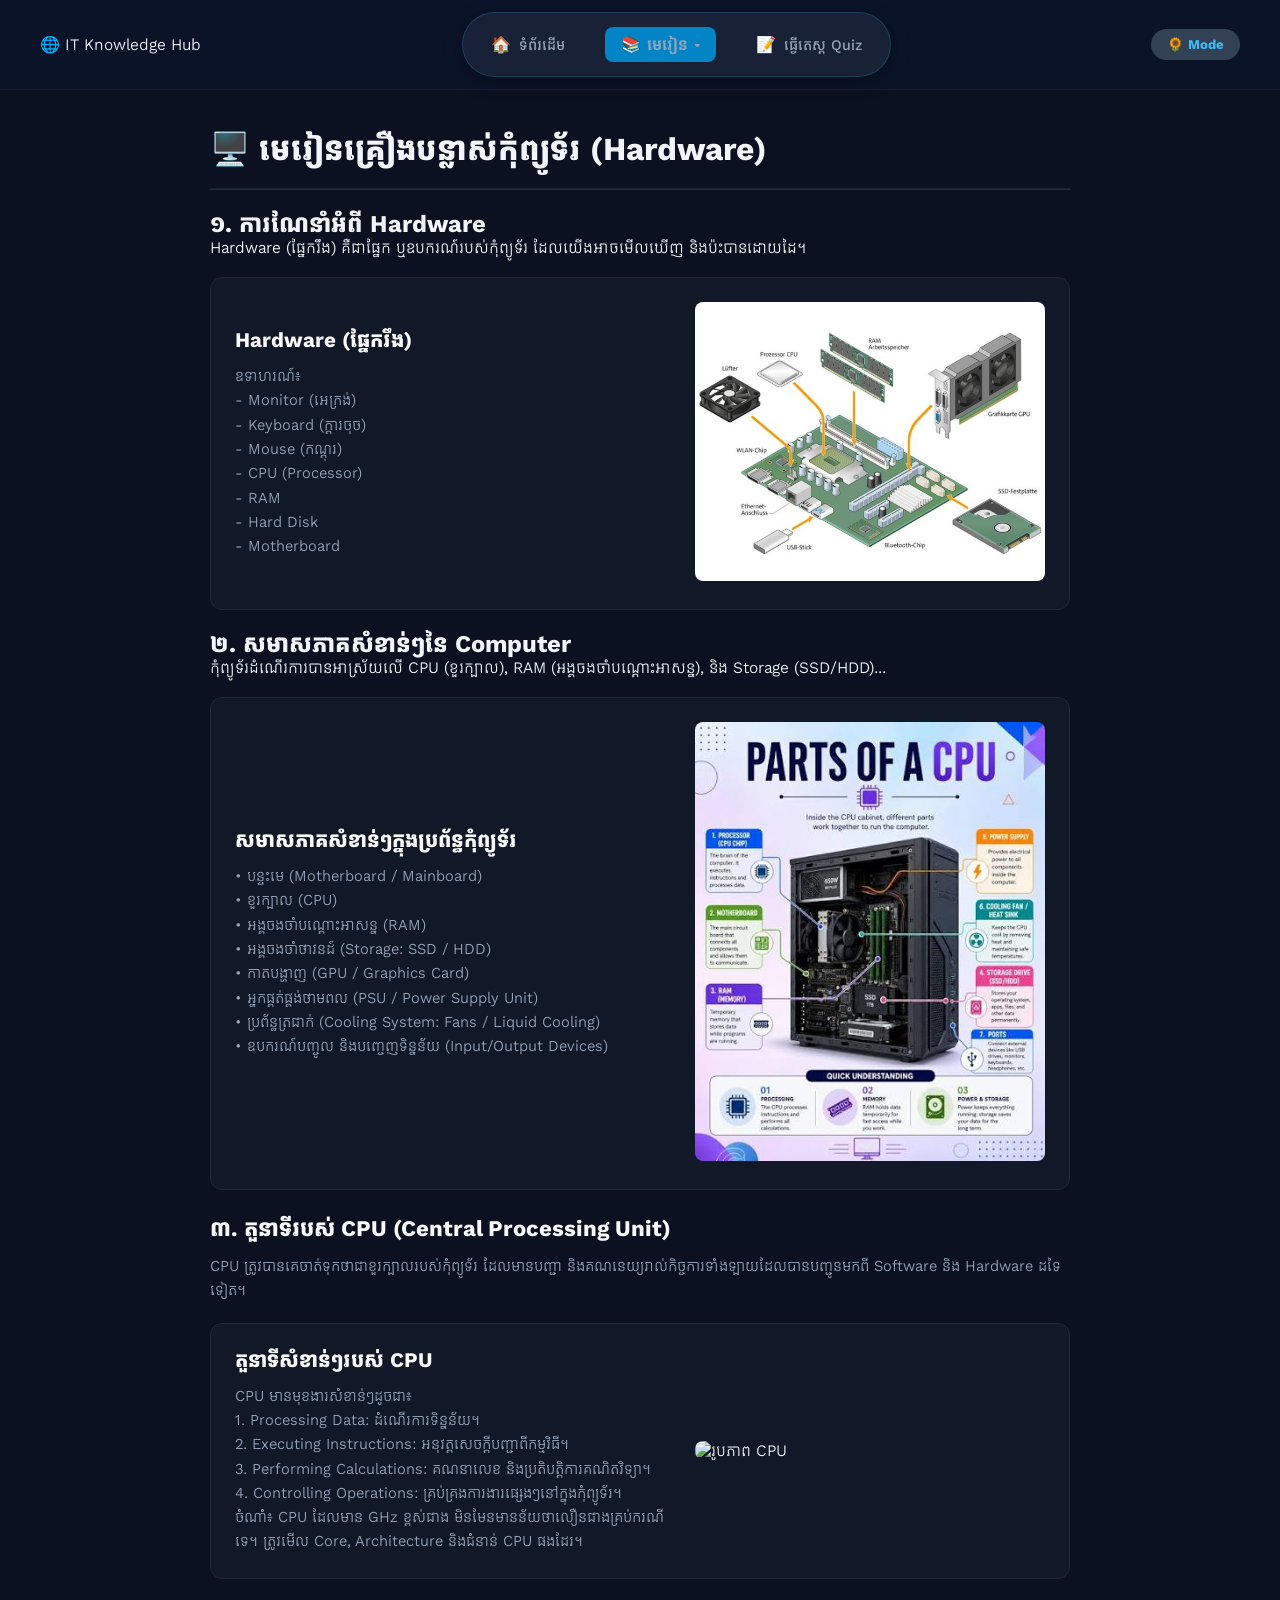
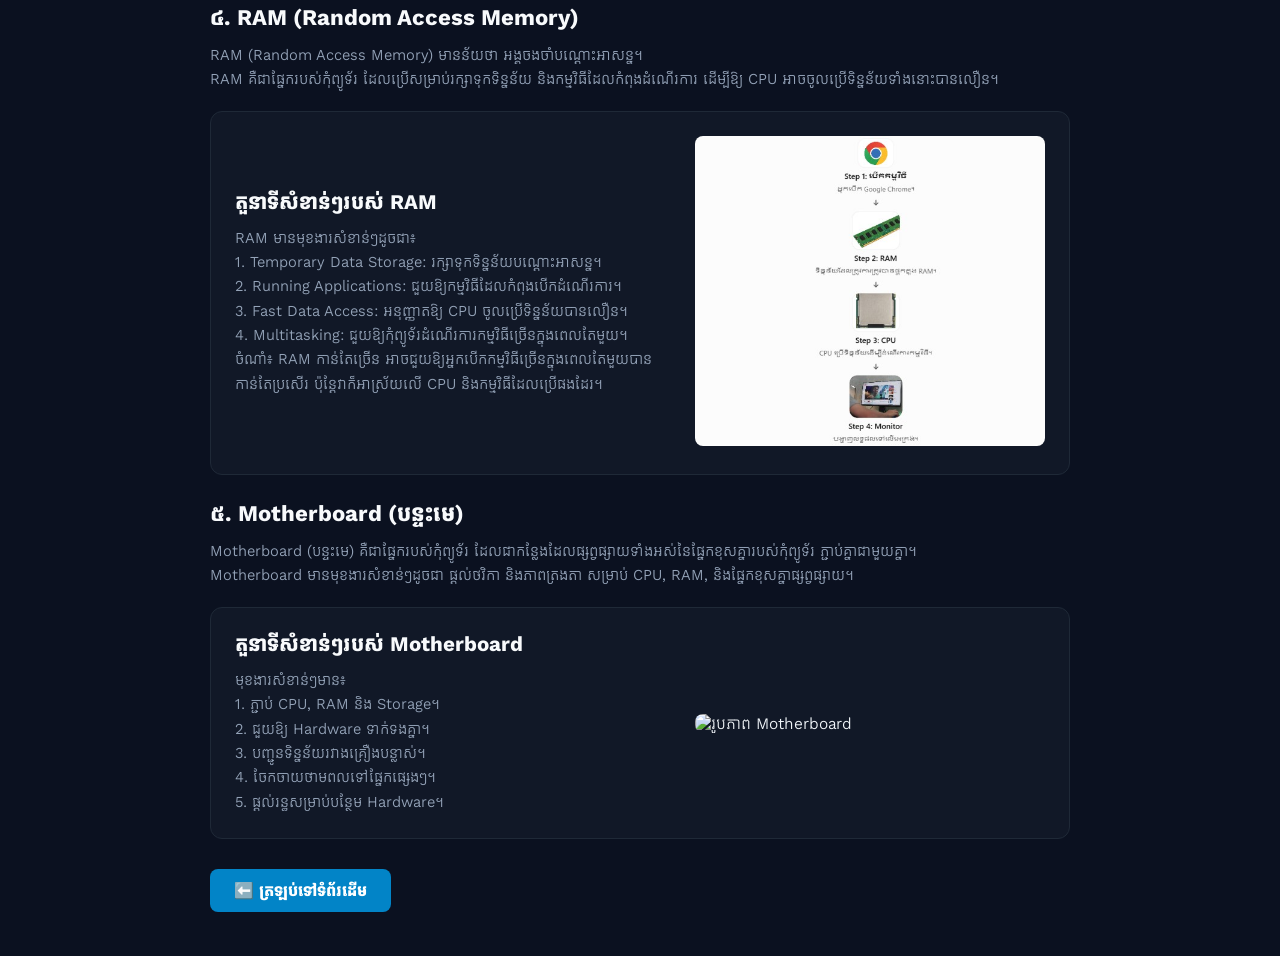
==== commit b9613fb4: "Add Motherbord" ====
--- a/hardware.html
+++ b/hardware.html
@@ -289,7 +289,74 @@
           />
         </div>
       </div>
-
+      <h2
+        style="
+          color: #f8fafc;
+          font-size: 1.4rem;
+          margin-top: 25px;
+          margin-bottom: 12px;
+        "
+      >
+        ៥. Motherboard (បន្ទះមេ)
+      </h2>
+      <p
+        style="
+          color: #94a3b8;
+          font-size: 0.95rem;
+          line-height: 1.6;
+          margin-bottom: 20px;
+        "
+      >
+        Motherboard (បន្ទះមេ) គឺជាផ្នែករបស់កុំព្យូទ័រ
+        ដែលជាកន្លែងដែលផ្សព្វផ្សាយទាំងអស់នៃផ្នែកខុសគ្នារបស់កុំព្យូទ័រ
+        ភ្ជាប់គ្នាជាមួយគ្នា។ <br />
+        Motherboard មានមុខងារសំខាន់ៗដូចជា ផ្តល់ថវិកា និងភាពត្រងតា សម្រាប់ CPU,
+        RAM, និងផ្នែកខុសគ្នាផ្សព្វផ្សាយ។
+      </p>
+      <div
+        style="
+          display: flex;
+          align-items: center;
+          justify-content: space-between;
+          gap: 30px;
+          background: #111827;
+          border: 1px solid #1f2937;
+          border-radius: 12px;
+          padding: 24px;
+          margin: 20px 0;
+        "
+      >
+        <!-- ផ្នែកអត្ថបទនៅខាងឆ្វេង -->
+        <div style="flex: 1">
+          <h3 style="color: #f8fafc; font-size: 1.3rem; margin-bottom: 12px">
+            តួនាទីសំខាន់ៗរបស់ Motherboard
+          </h3>
+          <p
+            style="
+              color: #94a3b8;
+              font-size: 0.95rem;
+              line-height: 1.6;
+              margin: 0;
+            "
+          >
+            មុខងារសំខាន់ៗមាន៖​​ <br />
+            1. ភ្ជាប់ CPU, RAM និង Storage។ <br />
+            2. ជួយឱ្យ Hardware ទាក់ទងគ្នា។ <br />
+            3. បញ្ជូនទិន្នន័យរវាងគ្រឿងបន្លាស់។ <br />
+            4. ចែកចាយថាមពលទៅផ្នែកផ្សេងៗ។ <br />
+            5. ផ្ដល់រន្ធសម្រាប់បន្ថែម Hardware។
+          </p>
+        </div>
+
+        <!-- ផ្នែករូបភាពនៅខាងស្ដាំ -->
+        <div style="flex-shrink: 0; max-width: 350px; width: 100%">
+          <img
+            src="image/Motherboard.jpg"
+            alt="រូបភាព Motherboard"
+            style="width: 100%; height: auto; border-radius: 8px"
+          />
+        </div>
+      </div>
       <div style="margin-top: 30px">
         <a href="index.html" class="btn btn-primary">⬅️ ត្រឡប់ទៅទំព័រដើម</a>
       </div>
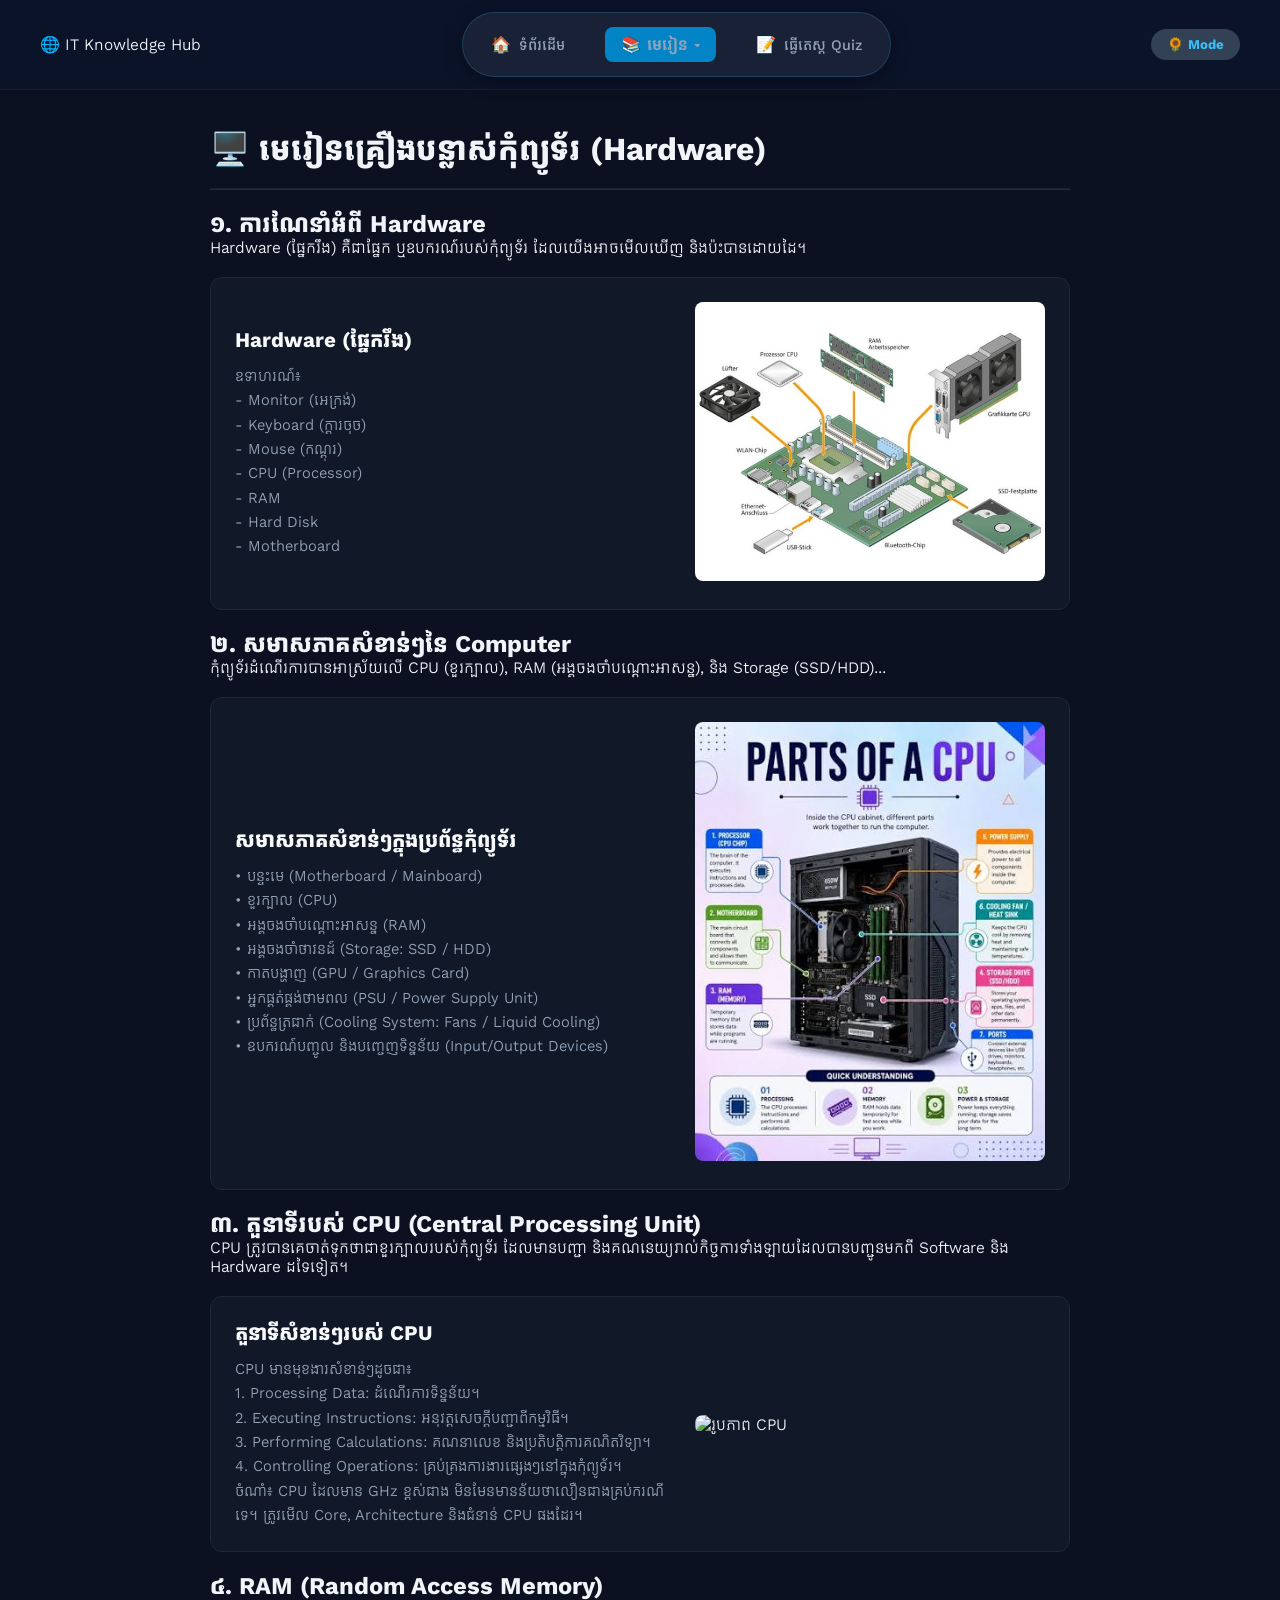
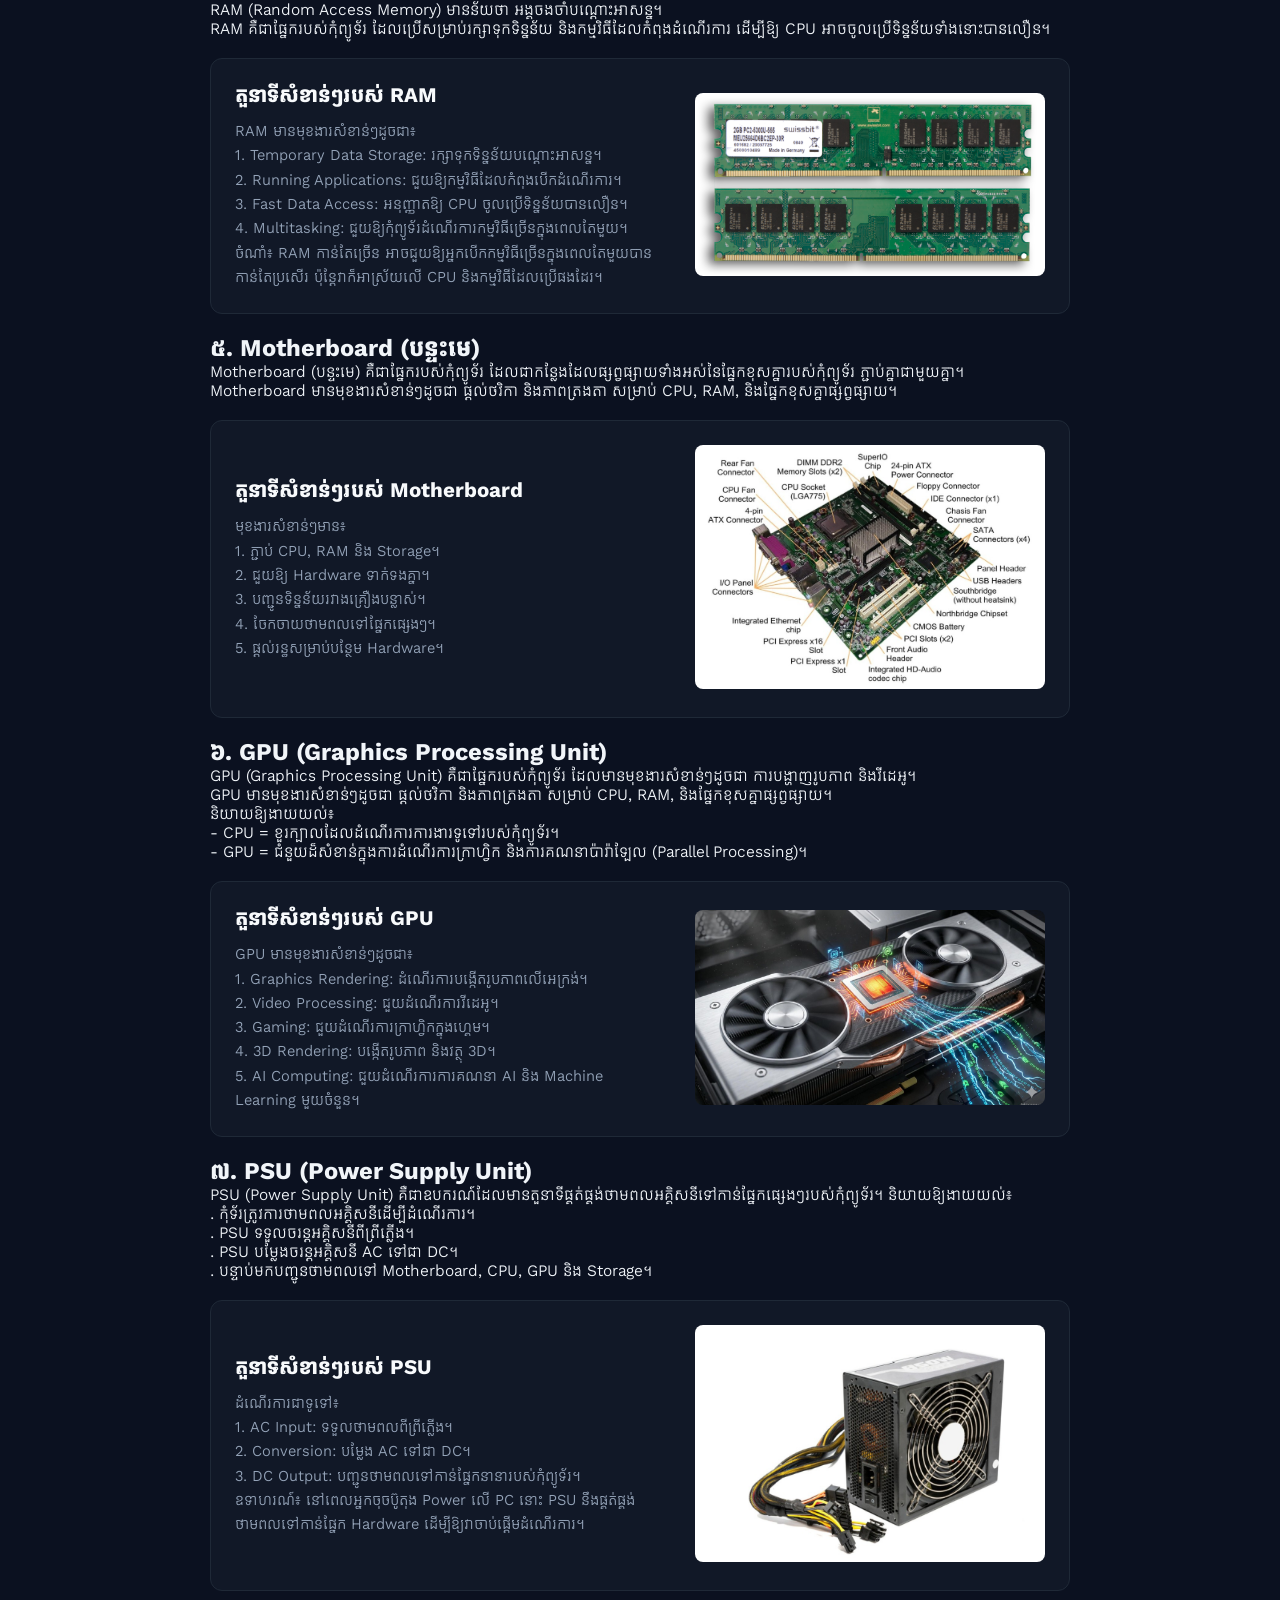
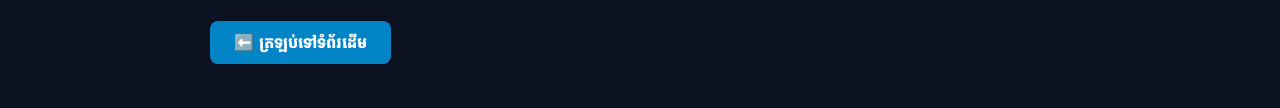
==== commit 8e908e6b: "Update lesson files" ====
--- a/hardware.html
+++ b/hardware.html
@@ -149,24 +149,8 @@
         </div>
       </div>
       <!-- បន្ថែមចំណងជើងរង និងអត្ថបទមេរៀនថ្មីៗនៅទីនេះ -->
-      <h2
-        style="
-          color: #f8fafc;
-          font-size: 1.4rem;
-          margin-top: 25px;
-          margin-bottom: 12px;
-        "
-      >
-        ៣. តួនាទីរបស់ CPU (Central Processing Unit)
-      </h2>
-      <p
-        style="
-          color: #94a3b8;
-          font-size: 0.95rem;
-          line-height: 1.6;
-          margin-bottom: 20px;
-        "
-      >
+      <h2>៣. តួនាទីរបស់ CPU (Central Processing Unit)</h2>
+      <p>
         CPU ត្រូវបានគេចាត់ទុកថាជាខួរក្បាលរបស់កុំព្យូទ័រ ដែលមានបញ្ជា
         និងគណនេយ្យរាល់កិច្ចការទាំងឡាយដែលបានបញ្ជូនមកពី Software និង Hardware
         ដទៃទៀត។
@@ -219,24 +203,8 @@
         </div>
       </div>
 
-      <h2
-        style="
-          color: #f8fafc;
-          font-size: 1.4rem;
-          margin-top: 25px;
-          margin-bottom: 12px;
-        "
-      >
-        ៤. RAM (Random Access Memory)
-      </h2>
-      <p
-        style="
-          color: #94a3b8;
-          font-size: 0.95rem;
-          line-height: 1.6;
-          margin-bottom: 20px;
-        "
-      >
+      <h2>៤. RAM (Random Access Memory)</h2>
+      <p>
         RAM (Random Access Memory) មានន័យថា អង្គចងចាំបណ្ដោះអាសន្ន។ <br />
         RAM គឺជាផ្នែករបស់កុំព្យូទ័រ ដែលប្រើសម្រាប់រក្សាទុកទិន្នន័យ
         និងកម្មវិធីដែលកំពុងដំណើរការ ដើម្បីឱ្យ CPU
@@ -283,30 +251,14 @@
         <!-- ផ្នែករូបភាពនៅខាងស្ដាំ -->
         <div style="flex-shrink: 0; max-width: 350px; width: 100%">
           <img
-            src="image/RAM1.jpg"
+            src="image/RAM.jpg"
             alt="រូបភាព RAM"
             style="width: 100%; height: auto; border-radius: 8px"
           />
         </div>
       </div>
-      <h2
-        style="
-          color: #f8fafc;
-          font-size: 1.4rem;
-          margin-top: 25px;
-          margin-bottom: 12px;
-        "
-      >
-        ៥. Motherboard (បន្ទះមេ)
-      </h2>
-      <p
-        style="
-          color: #94a3b8;
-          font-size: 0.95rem;
-          line-height: 1.6;
-          margin-bottom: 20px;
-        "
-      >
+      <h2>៥. Motherboard (បន្ទះមេ)</h2>
+      <p>
         Motherboard (បន្ទះមេ) គឺជាផ្នែករបស់កុំព្យូទ័រ
         ដែលជាកន្លែងដែលផ្សព្វផ្សាយទាំងអស់នៃផ្នែកខុសគ្នារបស់កុំព្យូទ័រ
         ភ្ជាប់គ្នាជាមួយគ្នា។ <br />
@@ -351,8 +303,118 @@
         <!-- ផ្នែករូបភាពនៅខាងស្ដាំ -->
         <div style="flex-shrink: 0; max-width: 350px; width: 100%">
           <img
-            src="image/Motherboard.jpg"
+            src="image/Motherbord.jpg"
             alt="រូបភាព Motherboard"
+            style="width: 100%; height: auto; border-radius: 8px"
+          />
+        </div>
+      </div>
+      <h2>៦. GPU (Graphics Processing Unit)</h2>
+      <p>
+        GPU (Graphics Processing Unit) គឺជាផ្នែករបស់កុំព្យូទ័រ
+        ដែលមានមុខងារសំខាន់ៗដូចជា ការបង្ហាញរូបភាព និងវីដេអូ។ <br />
+        GPU មានមុខងារសំខាន់ៗដូចជា ផ្តល់ថវិកា និងភាពត្រងតា សម្រាប់ CPU, RAM,
+        និងផ្នែកខុសគ្នាផ្សព្វផ្សាយ។ <br />
+        និយាយឱ្យងាយយល់៖ <br />
+        - CPU = ខួរក្បាលដែលដំណើរការការងារទូទៅរបស់កុំព្យូទ័រ។ <br />
+        - GPU = ជំនួយដ៏សំខាន់ក្នុងការដំណើរការក្រាហ្វិក និងការគណនាប៉ារ៉ាឡែល
+        (Parallel Processing)។
+      </p>
+      <div
+        style="
+          display: flex;
+          align-items: center;
+          justify-content: space-between;
+          gap: 30px;
+          background: #111827;
+          border: 1px solid #1f2937;
+          border-radius: 12px;
+          padding: 24px;
+          margin: 20px 0;
+        "
+      >
+        <!-- ផ្នែកអត្ថបទនៅខាងឆ្វេង -->
+        <div style="flex: 1">
+          <h3 style="color: #f8fafc; font-size: 1.3rem; margin-bottom: 12px">
+            តួនាទីសំខាន់ៗរបស់ GPU
+          </h3>
+          <p
+            style="
+              color: #94a3b8;
+              font-size: 0.95rem;
+              line-height: 1.6;
+              margin: 0;
+            "
+          >
+            GPU មានមុខងារសំខាន់ៗដូចជា៖ <br />
+            1. Graphics Rendering: ដំណើរការបង្កើតរូបភាពលើអេក្រង់។ <br />
+            2. Video Processing: ជួយដំណើរការវីដេអូ។ <br />
+            3. Gaming: ជួយដំណើរការក្រាហ្វិកក្នុងហ្គេម។ <br />
+            4. 3D Rendering: បង្កើតរូបភាព និងវត្ថុ 3D។ <br />
+            5. AI Computing: ជួយដំណើរការការគណនា AI និង Machine Learning
+            មួយចំនួន។
+          </p>
+        </div>
+
+        <!-- ផ្នែករូបភាពនៅខាងស្ដាំ -->
+        <div style="flex-shrink: 0; max-width: 350px; width: 100%">
+          <img
+            src="image/GPU.jpg"
+            alt="រូបភាព GPU"
+            style="width: 100%; height: auto; border-radius: 8px"
+          />
+        </div>
+      </div>
+      <h2>៧. PSU (Power Supply Unit)</h2>
+      <p>
+        PSU (Power Supply Unit)
+        គឺជាឧបករណ៍ដែលមានតួនាទីផ្គត់ផ្គង់ថាមពលអគ្គិសនីទៅកាន់ផ្នែកផ្សេងៗរបស់កុំព្យូទ័រ។
+        និយាយឱ្យងាយយល់៖ <br />
+        . កុំទ័រត្រូវការថាមពលអគ្គិសនីដើម្បីដំណើរការ។​ <br />
+        . PSU ទទួលចរន្តអគ្គិសនីពីព្រីភ្លើង។ <br />
+        . PSU បម្លែងចរន្តអគ្គិសនី AC ទៅជា DC។ <br />
+        . បន្ទាប់មកបញ្ជូនថាមពលទៅ Motherboard, CPU, GPU និង Storage។
+      </p>
+      <div
+        style="
+          display: flex;
+          align-items: center;
+          justify-content: space-between;
+          gap: 30px;
+          background: #111827;
+          border: 1px solid #1f2937;
+          border-radius: 12px;
+          padding: 24px;
+          margin: 20px 0;
+        "
+      >
+        <!-- ផ្នែកអត្ថបទនៅខាងឆ្វេង -->
+        <div style="flex: 1">
+          <h3 style="color: #f8fafc; font-size: 1.3rem; margin-bottom: 12px">
+            តួនាទីសំខាន់ៗរបស់ PSU
+          </h3>
+          <p
+            style="
+              color: #94a3b8;
+              font-size: 0.95rem;
+              line-height: 1.6;
+              margin: 0;
+            "
+          >
+            ដំណើរការជាទូទៅ៖ <br />
+            1. AC Input: ទទួលថាមពលពីព្រីភ្លើង។ <br />
+            2. Conversion: បម្លែង AC ទៅជា DC។ <br />
+            3. DC Output: បញ្ជូនថាមពលទៅកាន់ផ្នែកនានារបស់កុំព្យូទ័រ។ <br />
+            ឧទាហរណ៍៖ នៅពេលអ្នកចុចប៊ូតុង Power លើ PC នោះ PSU
+            នឹងផ្គត់ផ្គង់ថាមពលទៅកាន់ផ្នែក Hardware ដើម្បីឱ្យវាចាប់ផ្ដើមដំណើរការ។
+          </p>
+        </div>
+
+        <!-- ផ្នែករូបភាពនៅខាងស្ដាំ -->
+        <div style="flex-shrink: 0; max-width: 350px; width: 100%">
+          <img
+            src="image/PSU.jpg"
+            alt="រូបភាព PSU"
             style="width: 100%; height: auto; border-radius: 8px"
           />
         </div>
--- a/style.css
+++ b/style.css
@@ -1266,3 +1266,14 @@
   transform: translateY(-3px);
   box-shadow: 0 0 15px rgba(2, 132, 199, 0.5);
 }
+/* ពេលនៅ Dark Mode (デフォルト) */
+body {
+  --text-main: #f8fafc;
+  --text-desc: #94a3b8;
+}
+
+/* ពេលប្តូរទៅ Light Mode */
+body.light-mode {
+  --text-main: #1e293b; /* ពណ៌អក្សរដិតងងឹតសម្រាប់พื้นหลังស */
+  --text-desc: #475569;
+}
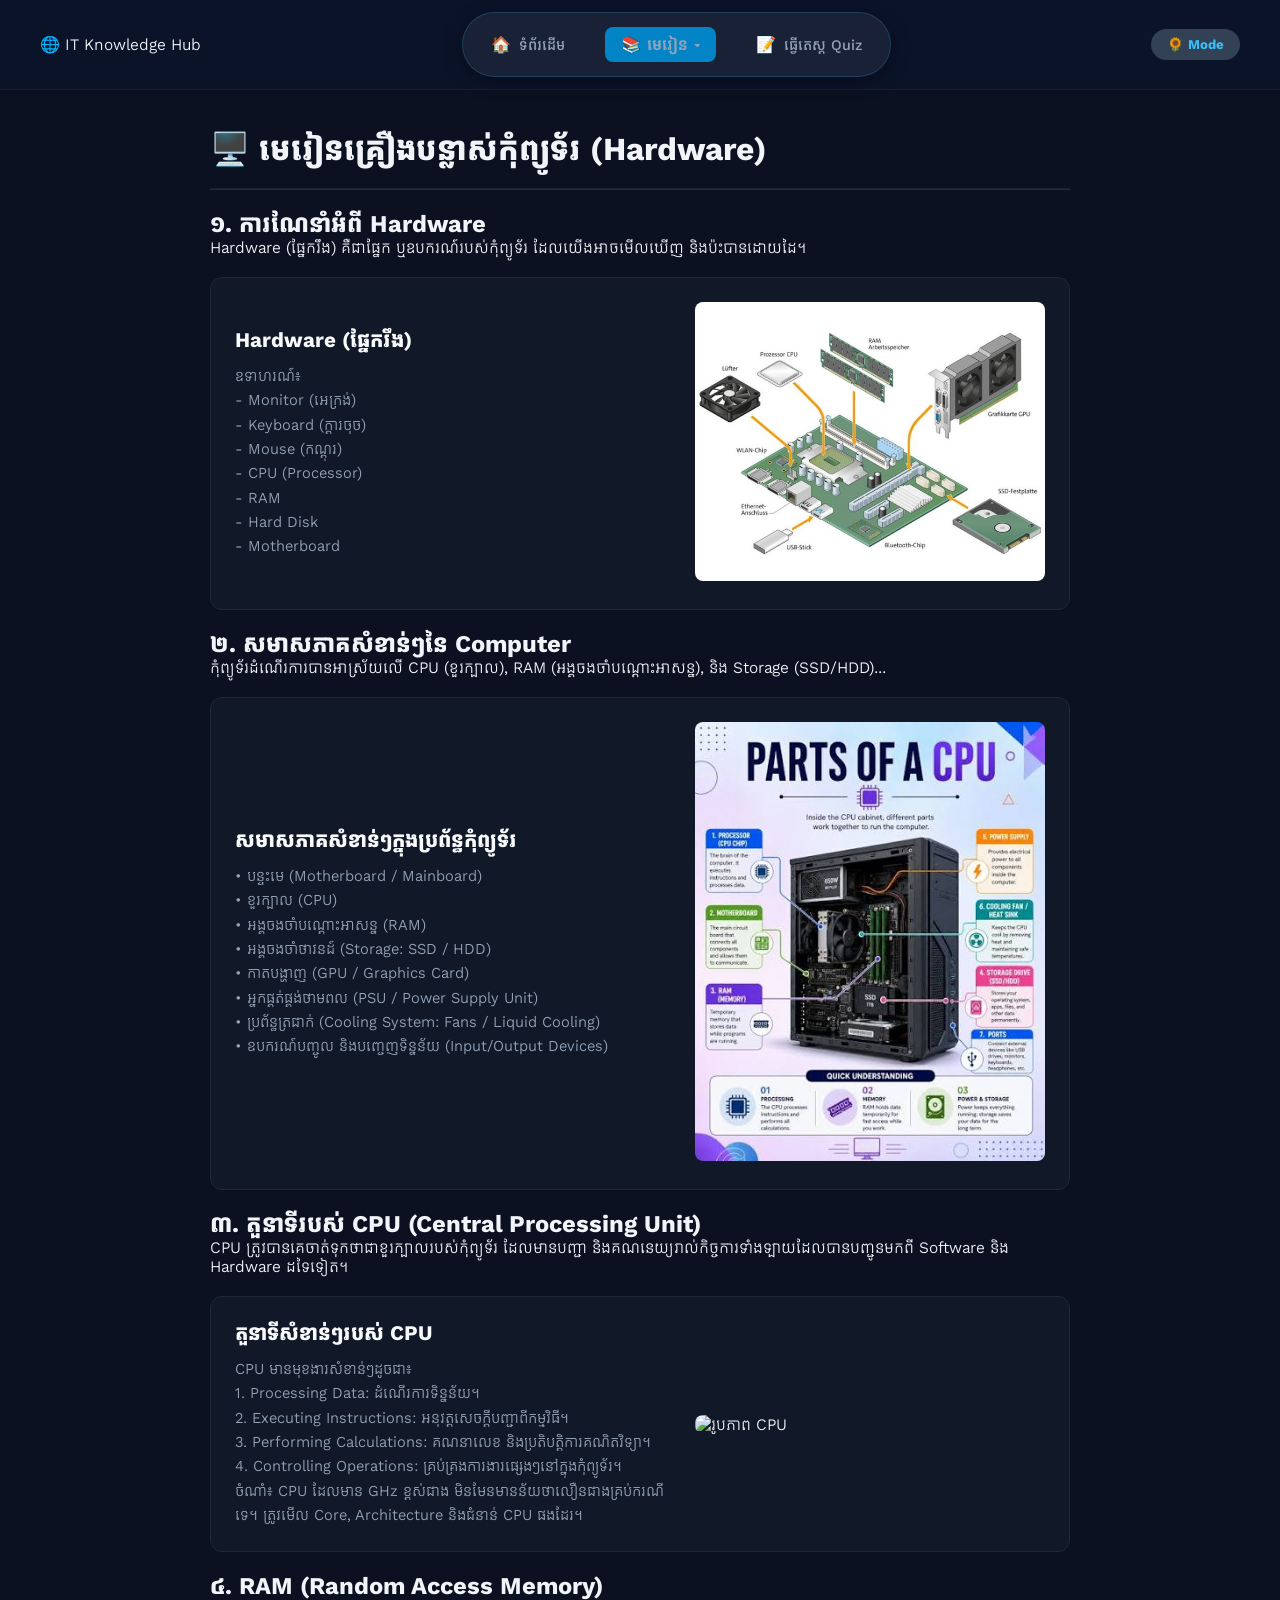
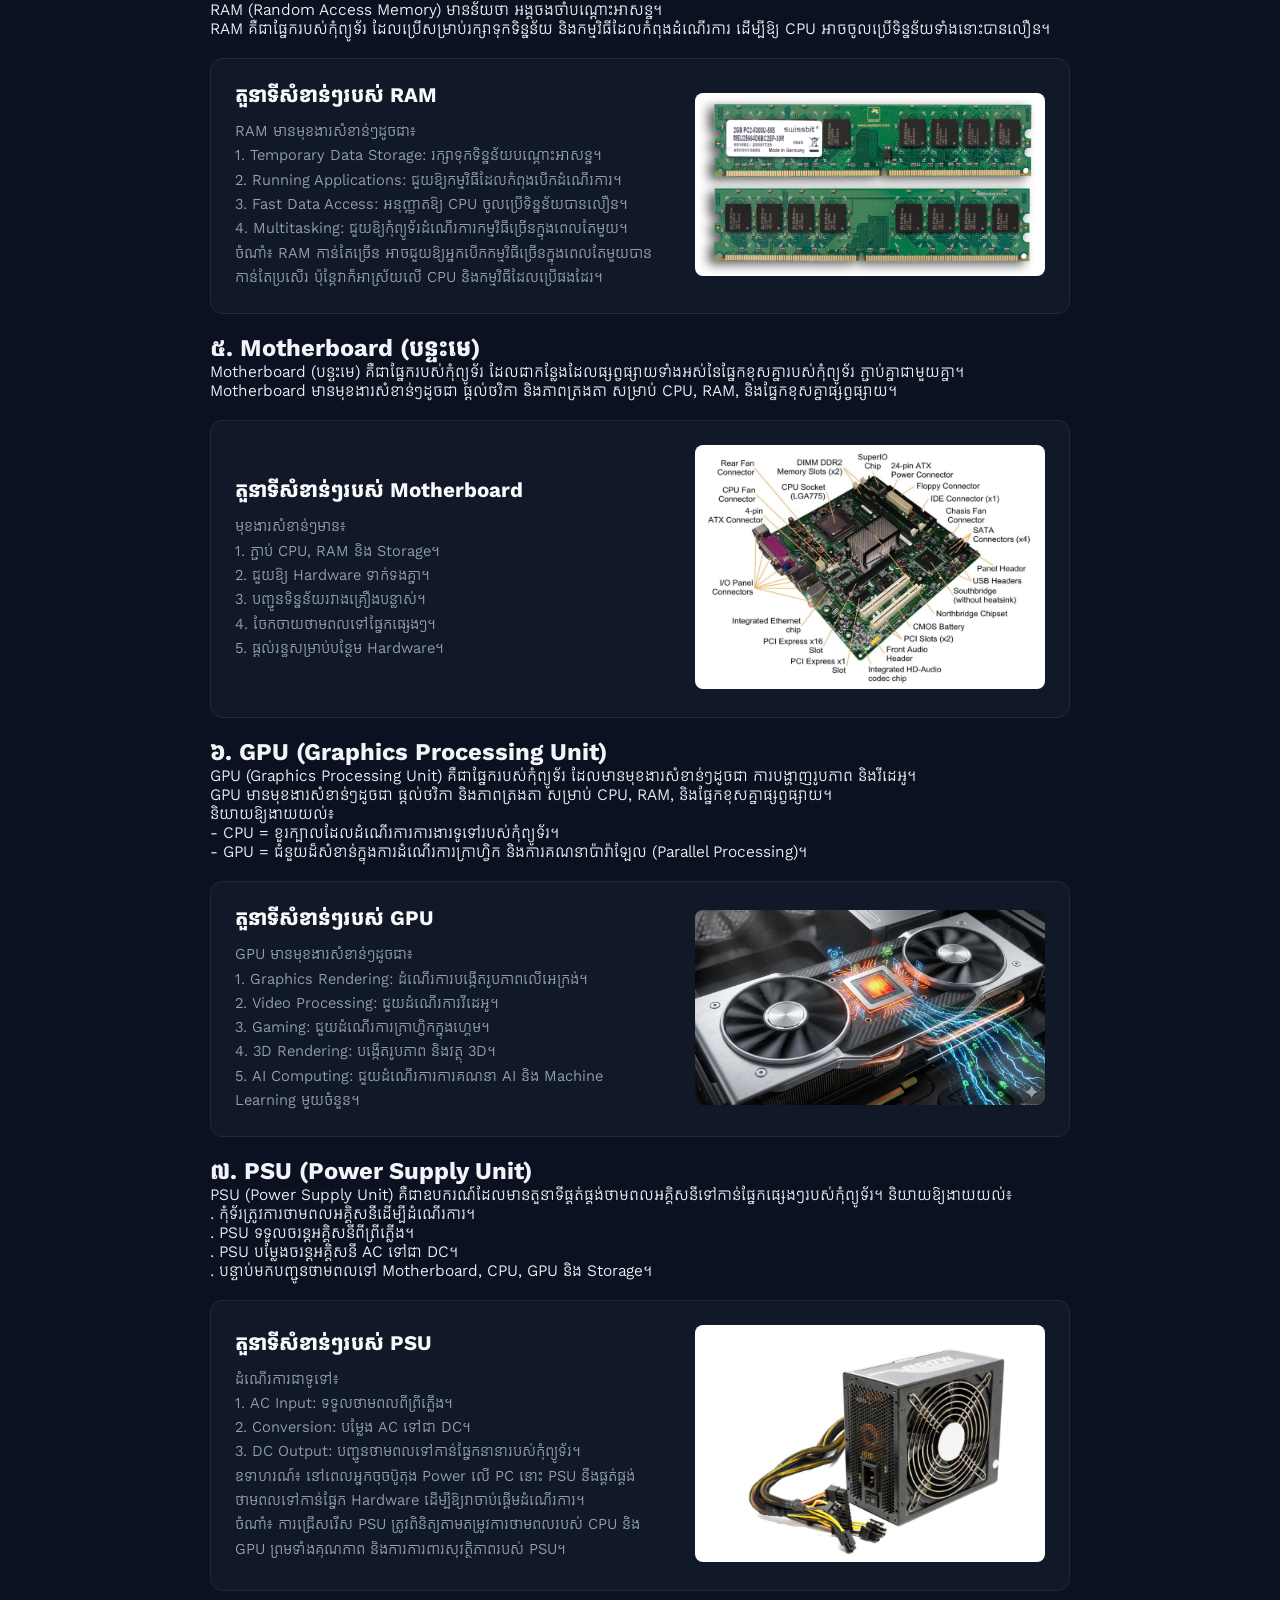
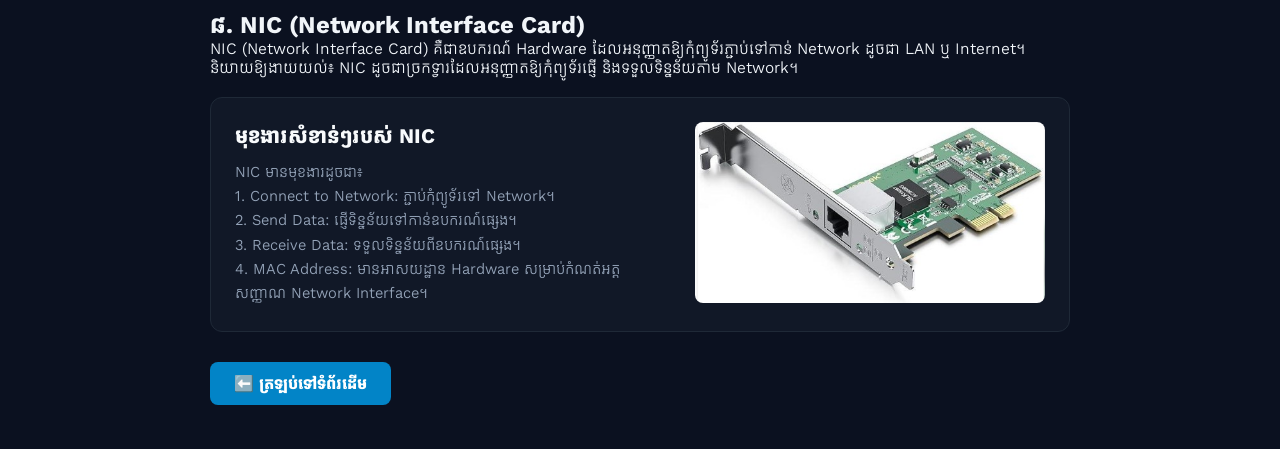
==== commit 3fd46150: "Update lesson files" ====
--- a/hardware.html
+++ b/hardware.html
@@ -407,6 +407,9 @@
             3. DC Output: បញ្ជូនថាមពលទៅកាន់ផ្នែកនានារបស់កុំព្យូទ័រ។ <br />
             ឧទាហរណ៍៖ នៅពេលអ្នកចុចប៊ូតុង Power លើ PC នោះ PSU
             នឹងផ្គត់ផ្គង់ថាមពលទៅកាន់ផ្នែក Hardware ដើម្បីឱ្យវាចាប់ផ្ដើមដំណើរការ។
+            <br />
+            ចំណាំ៖ ការជ្រើសរើស PSU ត្រូវពិនិត្យតាមតម្រូវការថាមពលរបស់ CPU និង GPU
+            ព្រមទាំងគុណភាព និងការការពារសុវត្ថិភាពរបស់ PSU។
           </p>
         </div>
 
@@ -415,6 +418,58 @@
           <img
             src="image/PSU.jpg"
             alt="រូបភាព PSU"
+            style="width: 100%; height: auto; border-radius: 8px"
+          />
+        </div>
+      </div>
+      <h2>៨. NIC (Network Interface Card)</h2>
+      <p>
+        NIC (Network Interface Card) គឺជាឧបករណ៍ Hardware
+        ដែលអនុញ្ញាតឱ្យកុំព្យូទ័រភ្ជាប់ទៅកាន់ Network ដូចជា LAN ឬ Internet។
+        <br />
+        និយាយឱ្យងាយយល់៖ NIC ដូចជាច្រកទ្វារដែលអនុញ្ញាតឱ្យកុំព្យូទ័រផ្ញើ
+        និងទទួលទិន្នន័យតាម Network។
+      </p>
+      <div
+        style="
+          display: flex;
+          align-items: center;
+          justify-content: space-between;
+          gap: 30px;
+          background: #111827;
+          border: 1px solid #1f2937;
+          border-radius: 12px;
+          padding: 24px;
+          margin: 20px 0;
+        "
+      >
+        <!-- ផ្នែកអត្ថបទនៅខាងឆ្វេង -->
+        <div style="flex: 1">
+          <h3 style="color: #f8fafc; font-size: 1.3rem; margin-bottom: 12px">
+            មុខងារសំខាន់ៗរបស់ NIC
+          </h3>
+          <p
+            style="
+              color: #94a3b8;
+              font-size: 0.95rem;
+              line-height: 1.6;
+              margin: 0;
+            "
+          >
+            NIC មានមុខងារដូចជា៖ <br />
+            1. Connect to Network: ភ្ជាប់កុំព្យូទ័រទៅ Network។ <br />
+            2. Send Data: ផ្ញើទិន្នន័យទៅកាន់ឧបករណ៍ផ្សេង។ <br />
+            3. Receive Data: ទទួលទិន្នន័យពីឧបករណ៍ផ្សេង។ <br />
+            4. MAC Address: មានអាសយដ្ឋាន Hardware សម្រាប់កំណត់អត្តសញ្ញាណ Network
+            Interface។
+          </p>
+        </div>
+
+        <!-- ផ្នែករូបភាពនៅខាងស្ដាំ -->
+        <div style="flex-shrink: 0; max-width: 350px; width: 100%">
+          <img
+            src="image/NIC.jpg"
+            alt="រូបភាព NIC"
             style="width: 100%; height: auto; border-radius: 8px"
           />
         </div>
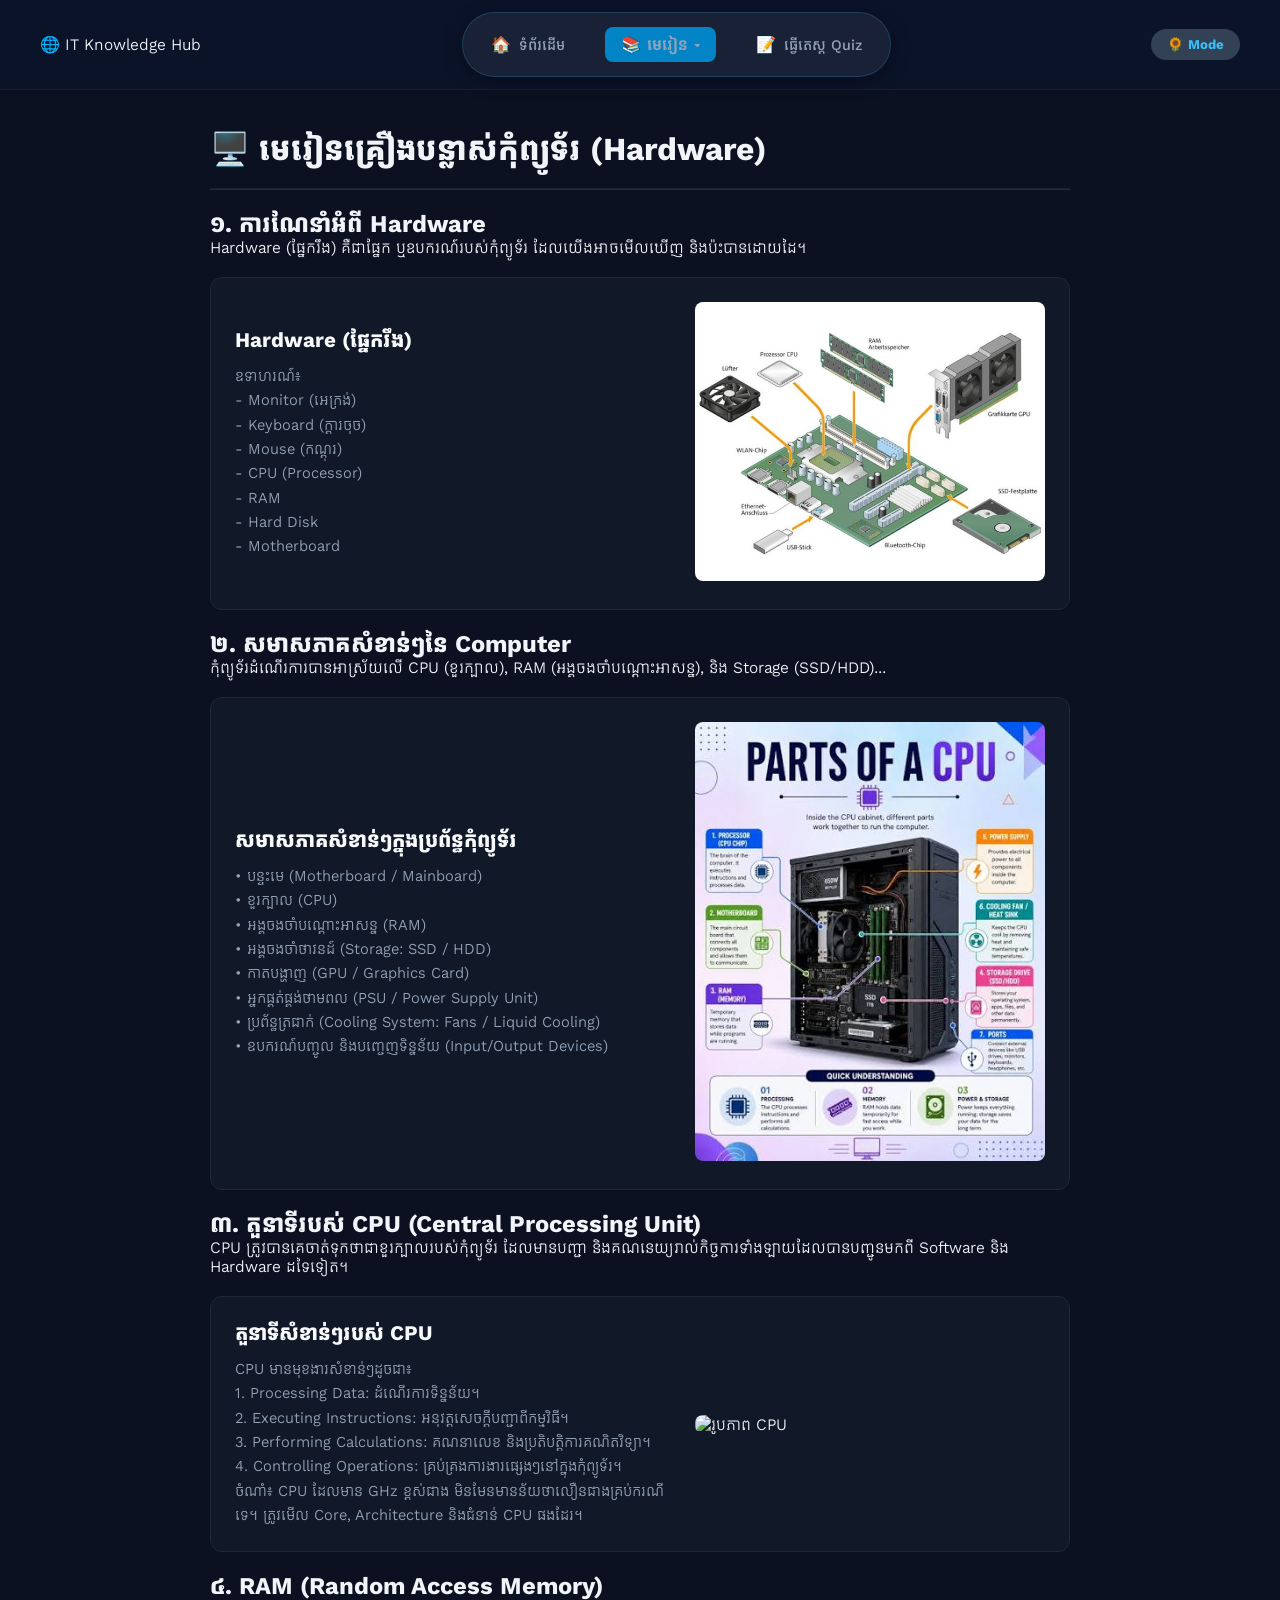
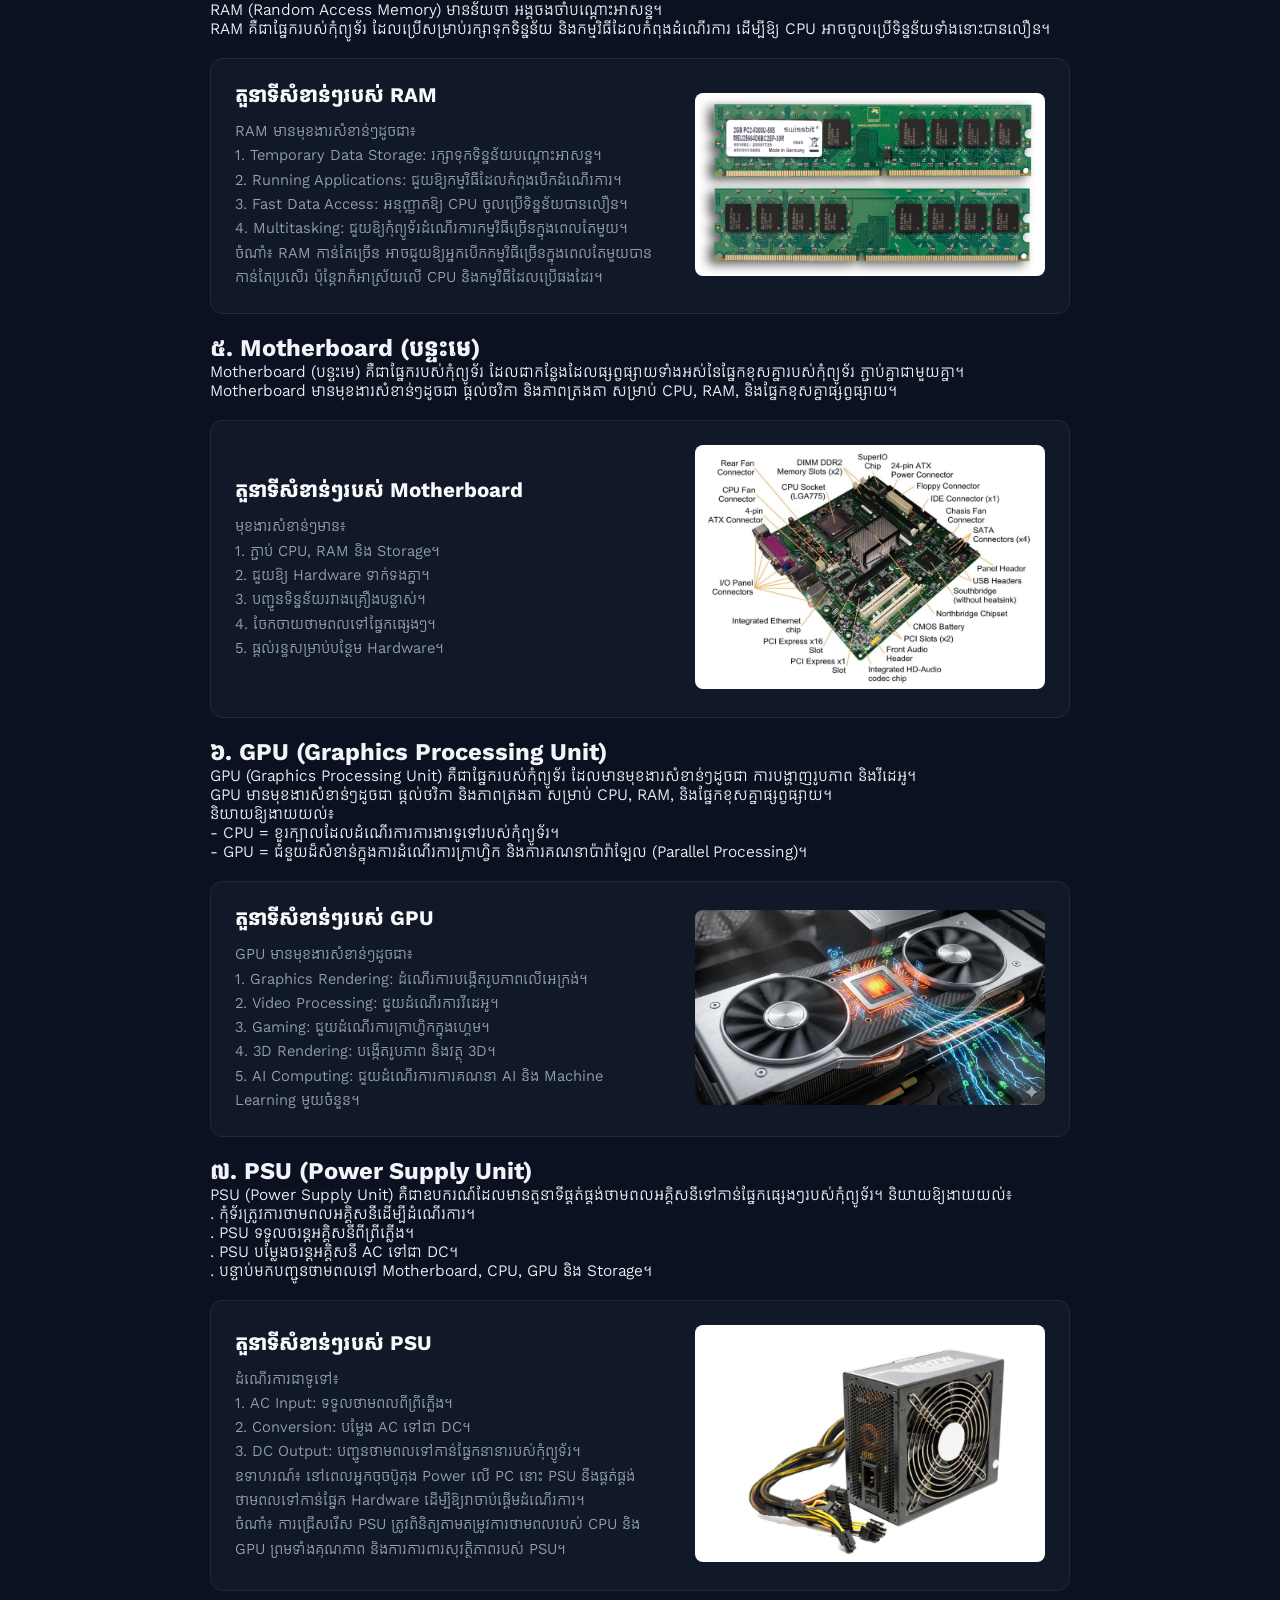
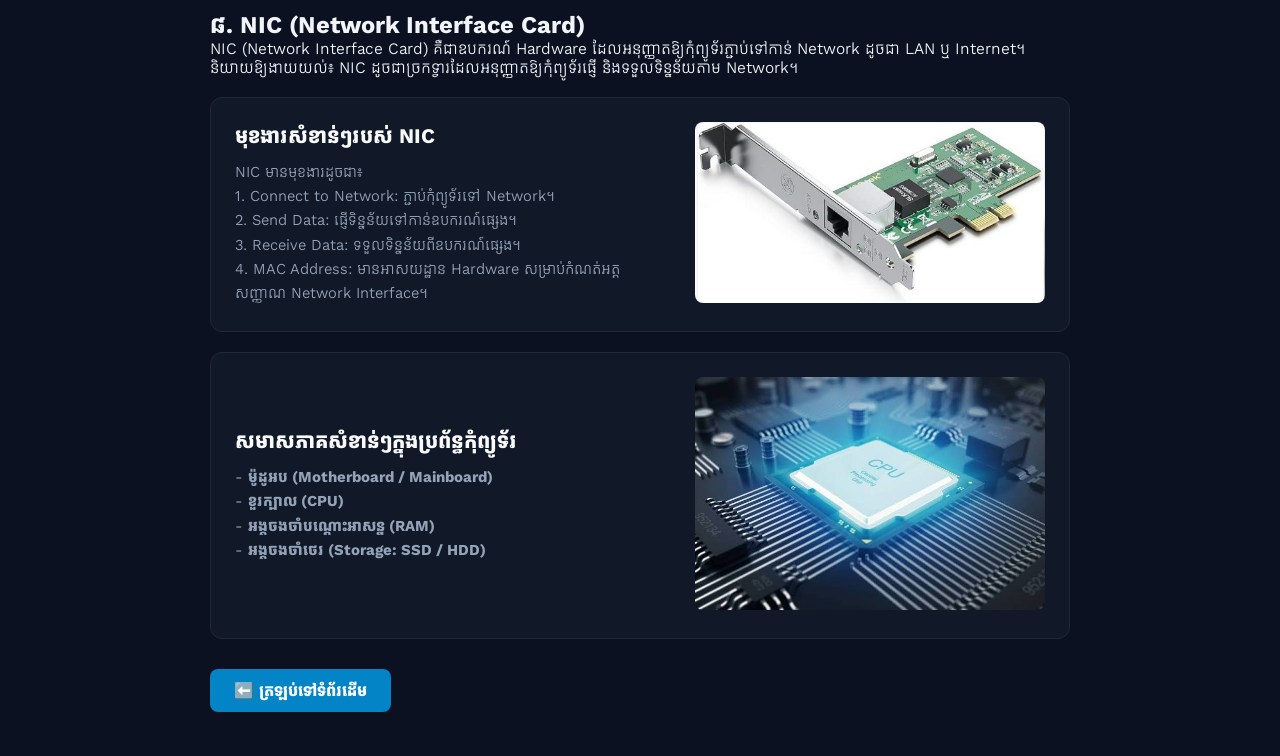
==== commit 14782ee5: "Update lesson files" ====
--- a/hardware.html
+++ b/hardware.html
@@ -474,6 +474,50 @@
           />
         </div>
       </div>
+      <!-- ប្រអប់កាតបង្ហាញព័ត៌មាន Hardware -->
+      <div
+        class="hardware-card"
+        style="
+          display: flex;
+          align-items: center;
+          justify-content: space-between;
+          gap: 30px;
+          background: #111827;
+          border: 1px solid #1f2937;
+          border-radius: 12px;
+          padding: 24px;
+          margin: 20px 0;
+        "
+      >
+        <!-- ផ្នែកអត្ថបទនៅខាងឆ្វេង -->
+        <div style="flex: 1">
+          <h3 style="color: #f8fafc; font-size: 1.3rem; margin-bottom: 12px">
+            សមាសភាគសំខាន់ៗក្នុងប្រព័ន្ធកុំព្យូទ័រ
+          </h3>
+          <p
+            style="
+              color: #94a3b8;
+              font-size: 0.95rem;
+              line-height: 1.6;
+              margin: 0;
+            "
+          >
+            - <strong>ម៉ូដូអប (Motherboard / Mainboard)</strong><br />
+            - <strong>ខួរក្បាល (CPU)</strong><br />
+            - <strong>អង្គចងចាំបណ្ដោះអាសន្ន (RAM)</strong><br />
+            - <strong>អង្គចងចាំថេរ (Storage: SSD / HDD)</strong>
+          </p>
+        </div>
+
+        <!-- ផ្នែករូបភាពនៅខាងស្ដាំ -->
+        <div style="flex-shrink: 0; max-width: 350px; width: 100%">
+          <img
+            src="image/cpu.jpg"
+            alt="រូបភាព Hardware កុំព្យូទ័រ"
+            style="width: 100%; height: auto; border-radius: 8px"
+          />
+        </div>
+      </div>
       <div style="margin-top: 30px">
         <a href="index.html" class="btn btn-primary">⬅️ ត្រឡប់ទៅទំព័រដើម</a>
       </div>
--- a/style.css
+++ b/style.css
@@ -1277,3 +1277,28 @@
   --text-main: #1e293b; /* ពណ៌អក្សរដិតងងឹតសម្រាប់พื้นหลังស */
   --text-desc: #475569;
 }
+/* Custom Responsive Rules សម្រាប់ទូរស័ព្ទដៃ និងអេក្រង់តូច */
+@media (max-width: 768px) {
+  /* ពេលមើលលើទូរស័ព្ទ តម្រៀបអត្ថបទ និងរូបភាពពីលើចុះក្រោមវិញ */
+  .hardware-card {
+    flex-direction: column-reverse !important;
+    text-align: left;
+    padding: 16px !important;
+    gap: 20px !important;
+  }
+
+  /* កំណត់ទំហំរូបភាពឱ្យពេញទទឹងអេក្រង់ទូរស័ព្ទ */
+  .hardware-card > div {
+    max-width: 100% !important;
+    width: 100% !important;
+  }
+
+  /* តម្រឹមទំហំអក្សរចំណងជើងឱ្យសមស្របនឹងអេក្រង់តូច */
+  .container h1 {
+    font-size: 1.5rem !important;
+  }
+
+  .container h2 {
+    font-size: 1.2rem !important;
+  }
+}
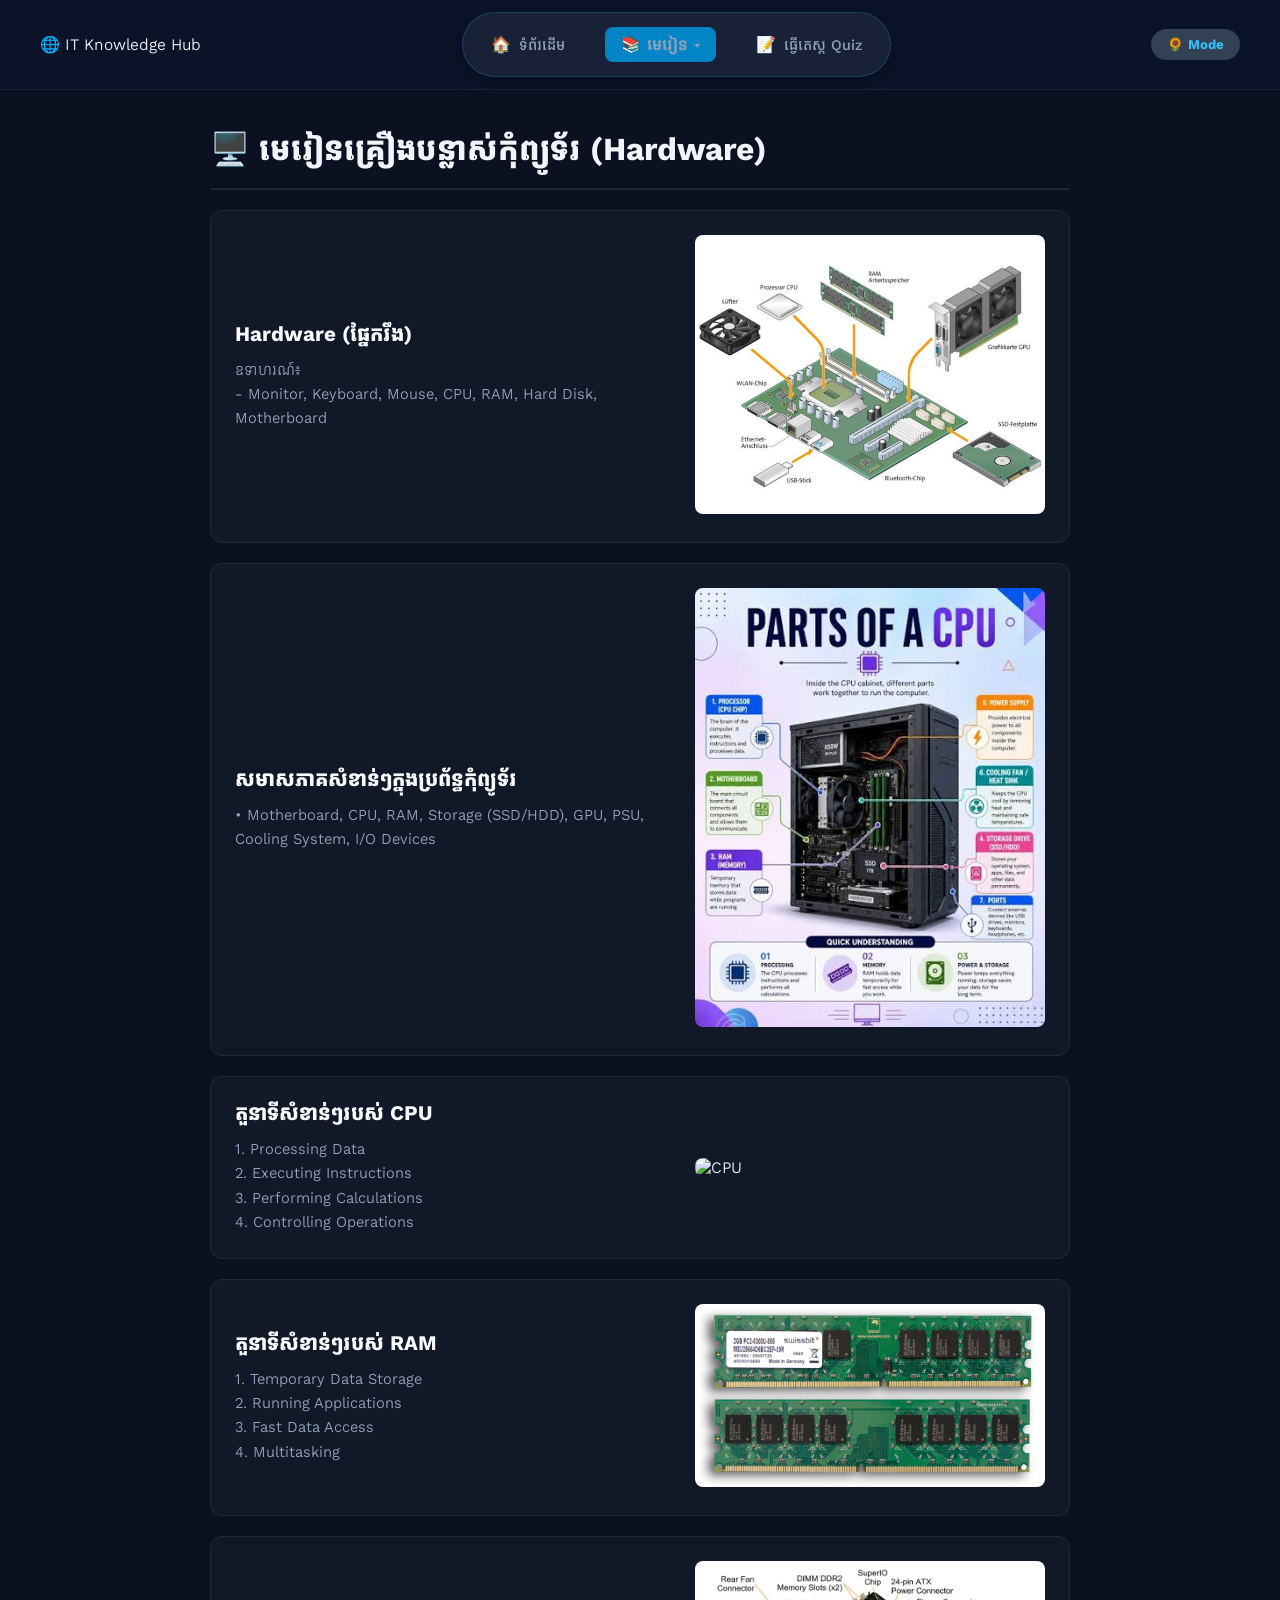
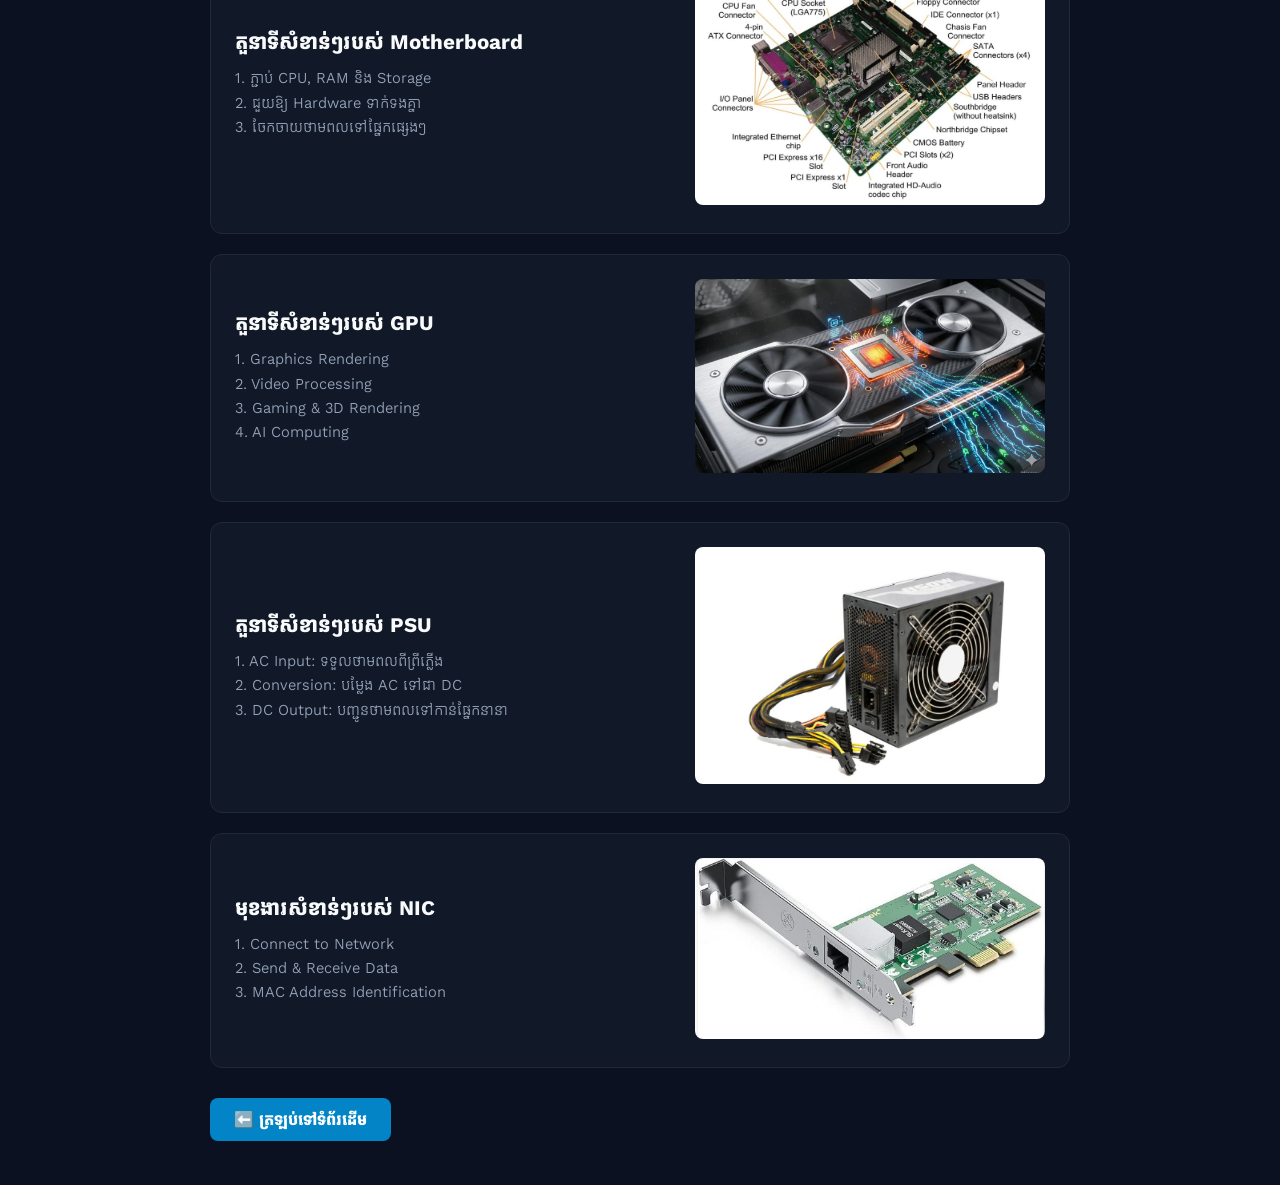
==== commit 6040b412: "Update lesson files" ====
--- a/hardware.html
+++ b/hardware.html
@@ -9,6 +9,7 @@
       href="https://fonts.googleapis.com/css2?family=Kantumruy+Pro:wght@400;600;700&display=swap"
       rel="stylesheet"
     />
+    <meta name="viewport" content="width=device-width, initial-scale=1.0" />
   </head>
   <body>
     <header class="navbar">
@@ -43,480 +44,109 @@
     >
       <h1>🖥️ មេរៀនគ្រឿងបន្លាស់កុំព្យូទ័រ (Hardware)</h1>
       <hr style="margin: 20px 0; border-color: rgba(255, 255, 255, 0.1)" />
-      <h2>១. ការណែនាំអំពី Hardware</h2>
-      <p>
-        Hardware (ផ្នែករឹង) គឺជាផ្នែក ឬឧបករណ៍របស់កុំព្យូទ័រ ដែលយើងអាចមើលឃើញ
-        និងប៉ះបានដោយដៃ។
-      </p>
-      <!-- Container សម្រាប់រៀបចំកាតអត្ថបទ និងរូបភាពឱ្យនៅអមសងខាងគ្នា -->
-      <div
-        style="
-          display: flex;
-          align-items: center;
-          justify-content: space-between;
-          gap: 30px;
-          background: #111827;
-          border: 1px solid #1f2937;
-          border-radius: 12px;
-          padding: 24px;
-          margin: 20px 0;
-        "
-      >
-        <!-- ផ្នែកអត្ថបទនៅខាងឆ្វេង -->
+      <!-- កាតទី ១ -->
+      <div class="hardware-card" style="display: flex; align-items: center; justify-content: space-between; gap: 30px; background: #111827; border: 1px solid #1f2937; border-radius: 12px; padding: 24px; margin: 20px 0;">
         <div style="flex: 1">
-          <h3 style="color: #f8fafc; font-size: 1.3rem; margin-bottom: 12px">
-            Hardware (ផ្នែករឹង)
-          </h3>
-          <p
-            style="
-              color: #94a3b8;
-              font-size: 0.95rem;
-              line-height: 1.6;
-              margin: 0;
-            "
-          >
-            ឧទាហរណ៍៖ <br />
-            - Monitor (អេក្រង់) <br />
-            - Keyboard (ក្ដារចុច) <br />
-            - Mouse (កណ្ដុរ) <br />
-            - CPU (Processor) <br />
-            - RAM <br />
-            - Hard Disk <br />
-            - Motherboard <br />
+          <h3 style="color: #f8fafc; font-size: 1.3rem; margin-bottom: 12px">Hardware (ផ្នែករឹង)</h3>
+          <p style="color: #94a3b8; font-size: 0.95rem; line-height: 1.6; margin: 0;">
+            ឧទាហរណ៍៖ <br />- Monitor, Keyboard, Mouse, CPU, RAM, Hard Disk, Motherboard
           </p>
         </div>
-
-        <!-- ផ្នែករូបភាពនៅខាងស្ដាំ -->
         <div style="flex-shrink: 0; max-width: 350px; width: 100%">
-          <img
-            src="image/Hardware.jpg"
-            alt="រូបភាព Hardware កុំព្យូទ័រ"
-            style="width: 100%; height: auto; border-radius: 8px"
-          />
+          <img src="image/Hardware.jpg" alt="Hardware" style="width: 100%; height: auto; border-radius: 8px" />
         </div>
       </div>
 
-      <h2>២. សមាសភាគសំខាន់ៗនៃ Computer</h2>
-      <p>
-        កុំព្យូទ័រដំណើរការបានអាស្រ័យលើ CPU (ខួរក្បាល), RAM
-        (អង្គចងចាំបណ្តោះអាសន្ន), និង Storage (SSD/HDD)...
-      </p>
-      <!-- Container សម្រាប់រៀបចំកាតអត្ថបទ និងរូបភាពឱ្យនៅអមសងខាងគ្នា -->
-      <div
-        style="
-          display: flex;
-          align-items: center;
-          justify-content: space-between;
-          gap: 30px;
-          background: #111827;
-          border: 1px solid #1f2937;
-          border-radius: 12px;
-          padding: 24px;
-          margin: 20px 0;
-        "
-      >
-        <!-- ផ្នែកអត្ថបទនៅខាងឆ្វេង -->
+      <!-- កាតទី ២ -->
+      <div class="hardware-card" style="display: flex; align-items: center; justify-content: space-between; gap: 30px; background: #111827; border: 1px solid #1f2937; border-radius: 12px; padding: 24px; margin: 20px 0;">
         <div style="flex: 1">
-          <h3 style="color: #f8fafc; font-size: 1.3rem; margin-bottom: 12px">
-            សមាសភាគសំខាន់ៗក្នុងប្រព័ន្ធកុំព្យូទ័រ
-          </h3>
-          <p
-            style="
-              color: #94a3b8;
-              font-size: 0.95rem;
-              line-height: 1.6;
-              margin: 0;
-            "
-          >
-            • បន្ទះមេ (Motherboard / Mainboard)<br />
-            • ខួរក្បាល (CPU)<br />
-            • អង្គចងចាំបណ្តោះអាសន្ន (RAM)<br />
-            • អង្គចងចាំថាវនដ៍ (Storage: SSD / HDD)<br />
-            • កាតបង្ហាញ (GPU / Graphics Card)<br />
-            • អ្នកផ្គត់ផ្គង់ថាមពល (PSU / Power Supply Unit)<br />
-            • ប្រព័ន្ធត្រជាក់ (Cooling System: Fans / Liquid Cooling)<br />
-            • ឧបករណ៍បញ្ចូល និងបញ្ចេញទិន្នន័យ (Input/Output Devices)
+          <h3 style="color: #f8fafc; font-size: 1.3rem; margin-bottom: 12px">សមាសភាគសំខាន់ៗក្នុងប្រព័ន្ធកុំព្យូទ័រ</h3>
+          <p style="color: #94a3b8; font-size: 0.95rem; line-height: 1.6; margin: 0;">
+            • Motherboard, CPU, RAM, Storage (SSD/HDD), GPU, PSU, Cooling System, I/O Devices
           </p>
         </div>
-
-        <!-- ផ្នែករូបភាពនៅខាងស្ដាំ -->
         <div style="flex-shrink: 0; max-width: 350px; width: 100%">
-          <img
-            src="image/PC.jpg"
-            alt="រូបភាព Hardware កុំព្យូទ័រ"
-            style="width: 100%; height: auto; border-radius: 8px"
-          />
-        </div>
-      </div>
-      <!-- បន្ថែមចំណងជើងរង និងអត្ថបទមេរៀនថ្មីៗនៅទីនេះ -->
-      <h2>៣. តួនាទីរបស់ CPU (Central Processing Unit)</h2>
-      <p>
-        CPU ត្រូវបានគេចាត់ទុកថាជាខួរក្បាលរបស់កុំព្យូទ័រ ដែលមានបញ្ជា
-        និងគណនេយ្យរាល់កិច្ចការទាំងឡាយដែលបានបញ្ជូនមកពី Software និង Hardware
-        ដទៃទៀត។
-      </p>
-      <div
-        style="
-          display: flex;
-          align-items: center;
-          justify-content: space-between;
-          gap: 30px;
-          background: #111827;
-          border: 1px solid #1f2937;
-          border-radius: 12px;
-          padding: 24px;
-          margin: 20px 0;
-        "
-      >
-        <!-- ផ្នែកអត្ថបទនៅខាងឆ្វេង -->
-        <div style="flex: 1">
-          <h3 style="color: #f8fafc; font-size: 1.3rem; margin-bottom: 12px">
-            តួនាទីសំខាន់ៗរបស់ CPU
-          </h3>
-          <p
-            style="
-              color: #94a3b8;
-              font-size: 0.95rem;
-              line-height: 1.6;
-              margin: 0;
-            "
-          >
-            CPU មានមុខងារសំខាន់ៗដូចជា៖ <br />
-            1. Processing Data: ដំណើរការទិន្នន័យ។ <br />
-            2. Executing Instructions: អនុវត្តសេចក្ដីបញ្ជាពីកម្មវិធី។ <br />
-            3. Performing Calculations: គណនាលេខ និងប្រតិបត្តិការគណិតវិទ្យា។
-            <br />
-            4. Controlling Operations: គ្រប់គ្រងការងារផ្សេងៗនៅក្នុងកុំព្យូទ័រ។
-            <br />
-            ចំណាំ៖ CPU ដែលមាន GHz ខ្ពស់ជាង មិនមែនមានន័យថាលឿនជាងគ្រប់ករណីទេ។
-            ត្រូវមើល Core, Architecture និងជំនាន់ CPU ផងដែរ។
-          </p>
-        </div>
-
-        <!-- ផ្នែករូបភាពនៅខាងស្ដាំ -->
-        <div style="flex-shrink: 0; max-width: 350px; width: 100%">
-          <img
-            src="image/CPU.jpg"
-            alt="រូបភាព CPU"
-            style="width: 100%; height: auto; border-radius: 8px"
-          />
+          <img src="image/PC.jpg" alt="PC" style="width: 100%; height: auto; border-radius: 8px" />
         </div>
       </div>
 
-      <h2>៤. RAM (Random Access Memory)</h2>
-      <p>
-        RAM (Random Access Memory) មានន័យថា អង្គចងចាំបណ្ដោះអាសន្ន។ <br />
-        RAM គឺជាផ្នែករបស់កុំព្យូទ័រ ដែលប្រើសម្រាប់រក្សាទុកទិន្នន័យ
-        និងកម្មវិធីដែលកំពុងដំណើរការ ដើម្បីឱ្យ CPU
-        អាចចូលប្រើទិន្នន័យទាំងនោះបានលឿន។
-      </p>
-      <div
-        style="
-          display: flex;
-          align-items: center;
-          justify-content: space-between;
-          gap: 30px;
-          background: #111827;
-          border: 1px solid #1f2937;
-          border-radius: 12px;
-          padding: 24px;
-          margin: 20px 0;
-        "
-      >
-        <!-- ផ្នែកអត្ថបទនៅខាងឆ្វេង -->
+      <!-- កាតទី ៣ -->
+      <div class="hardware-card" style="display: flex; align-items: center; justify-content: space-between; gap: 30px; background: #111827; border: 1px solid #1f2937; border-radius: 12px; padding: 24px; margin: 20px 0;">
         <div style="flex: 1">
-          <h3 style="color: #f8fafc; font-size: 1.3rem; margin-bottom: 12px">
-            តួនាទីសំខាន់ៗរបស់ RAM
-          </h3>
-          <p
-            style="
-              color: #94a3b8;
-              font-size: 0.95rem;
-              line-height: 1.6;
-              margin: 0;
-            "
-          >
-            RAM មានមុខងារសំខាន់ៗដូចជា៖ <br />
-            1. Temporary Data Storage: រក្សាទុកទិន្នន័យបណ្ដោះអាសន្ន។ <br />
-            2. Running Applications: ជួយឱ្យកម្មវិធីដែលកំពុងបើកដំណើរការ។ <br />
-            3. Fast Data Access: អនុញ្ញាតឱ្យ CPU ចូលប្រើទិន្នន័យបានលឿន។ <br />
-            4. Multitasking: ជួយឱ្យកុំព្យូទ័រដំណើរការកម្មវិធីច្រើនក្នុងពេលតែមួយ។
-            <br />
-            ចំណាំ៖ RAM កាន់តែច្រើន
-            អាចជួយឱ្យអ្នកបើកកម្មវិធីច្រើនក្នុងពេលតែមួយបានកាន់តែប្រសើរ
-            ប៉ុន្តែវាក៏អាស្រ័យលើ CPU និងកម្មវិធីដែលប្រើផងដែរ។
+          <h3 style="color: #f8fafc; font-size: 1.3rem; margin-bottom: 12px">តួនាទីសំខាន់ៗរបស់ CPU</h3>
+          <p style="color: #94a3b8; font-size: 0.95rem; line-height: 1.6; margin: 0;">
+            1. Processing Data<br>2. Executing Instructions<br>3. Performing Calculations<br>4. Controlling Operations
           </p>
         </div>
-
-        <!-- ផ្នែករូបភាពនៅខាងស្ដាំ -->
         <div style="flex-shrink: 0; max-width: 350px; width: 100%">
-          <img
-            src="image/RAM.jpg"
-            alt="រូបភាព RAM"
-            style="width: 100%; height: auto; border-radius: 8px"
-          />
+          <img src="image/CPU.jpg" alt="CPU" style="width: 100%; height: auto; border-radius: 8px" />
         </div>
       </div>
-      <h2>៥. Motherboard (បន្ទះមេ)</h2>
-      <p>
-        Motherboard (បន្ទះមេ) គឺជាផ្នែករបស់កុំព្យូទ័រ
-        ដែលជាកន្លែងដែលផ្សព្វផ្សាយទាំងអស់នៃផ្នែកខុសគ្នារបស់កុំព្យូទ័រ
-        ភ្ជាប់គ្នាជាមួយគ្នា។ <br />
-        Motherboard មានមុខងារសំខាន់ៗដូចជា ផ្តល់ថវិកា និងភាពត្រងតា សម្រាប់ CPU,
-        RAM, និងផ្នែកខុសគ្នាផ្សព្វផ្សាយ។
-      </p>
-      <div
-        style="
-          display: flex;
-          align-items: center;
-          justify-content: space-between;
-          gap: 30px;
-          background: #111827;
-          border: 1px solid #1f2937;
-          border-radius: 12px;
-          padding: 24px;
-          margin: 20px 0;
-        "
-      >
-        <!-- ផ្នែកអត្ថបទនៅខាងឆ្វេង -->
+
+      <!-- កាតទី ៤ -->
+      <div class="hardware-card" style="display: flex; align-items: center; justify-content: space-between; gap: 30px; background: #111827; border: 1px solid #1f2937; border-radius: 12px; padding: 24px; margin: 20px 0;">
         <div style="flex: 1">
-          <h3 style="color: #f8fafc; font-size: 1.3rem; margin-bottom: 12px">
-            តួនាទីសំខាន់ៗរបស់ Motherboard
-          </h3>
-          <p
-            style="
-              color: #94a3b8;
-              font-size: 0.95rem;
-              line-height: 1.6;
-              margin: 0;
-            "
-          >
-            មុខងារសំខាន់ៗមាន៖​​ <br />
-            1. ភ្ជាប់ CPU, RAM និង Storage។ <br />
-            2. ជួយឱ្យ Hardware ទាក់ទងគ្នា។ <br />
-            3. បញ្ជូនទិន្នន័យរវាងគ្រឿងបន្លាស់។ <br />
-            4. ចែកចាយថាមពលទៅផ្នែកផ្សេងៗ។ <br />
-            5. ផ្ដល់រន្ធសម្រាប់បន្ថែម Hardware។
+          <h3 style="color: #f8fafc; font-size: 1.3rem; margin-bottom: 12px">តួនាទីសំខាន់ៗរបស់ RAM</h3>
+          <p style="color: #94a3b8; font-size: 0.95rem; line-height: 1.6; margin: 0;">
+            1. Temporary Data Storage<br>2. Running Applications<br>3. Fast Data Access<br>4. Multitasking
           </p>
         </div>
-
-        <!-- ផ្នែករូបភាពនៅខាងស្ដាំ -->
         <div style="flex-shrink: 0; max-width: 350px; width: 100%">
-          <img
-            src="image/Motherbord.jpg"
-            alt="រូបភាព Motherboard"
-            style="width: 100%; height: auto; border-radius: 8px"
-          />
+          <img src="image/RAM.jpg" alt="RAM" style="width: 100%; height: auto; border-radius: 8px" />
         </div>
       </div>
-      <h2>៦. GPU (Graphics Processing Unit)</h2>
-      <p>
-        GPU (Graphics Processing Unit) គឺជាផ្នែករបស់កុំព្យូទ័រ
-        ដែលមានមុខងារសំខាន់ៗដូចជា ការបង្ហាញរូបភាព និងវីដេអូ។ <br />
-        GPU មានមុខងារសំខាន់ៗដូចជា ផ្តល់ថវិកា និងភាពត្រងតា សម្រាប់ CPU, RAM,
-        និងផ្នែកខុសគ្នាផ្សព្វផ្សាយ។ <br />
-        និយាយឱ្យងាយយល់៖ <br />
-        - CPU = ខួរក្បាលដែលដំណើរការការងារទូទៅរបស់កុំព្យូទ័រ។ <br />
-        - GPU = ជំនួយដ៏សំខាន់ក្នុងការដំណើរការក្រាហ្វិក និងការគណនាប៉ារ៉ាឡែល
-        (Parallel Processing)។
-      </p>
-      <div
-        style="
-          display: flex;
-          align-items: center;
-          justify-content: space-between;
-          gap: 30px;
-          background: #111827;
-          border: 1px solid #1f2937;
-          border-radius: 12px;
-          padding: 24px;
-          margin: 20px 0;
-        "
-      >
-        <!-- ផ្នែកអត្ថបទនៅខាងឆ្វេង -->
+
+      <!-- កាតទី ៥ -->
+      <div class="hardware-card" style="display: flex; align-items: center; justify-content: space-between; gap: 30px; background: #111827; border: 1px solid #1f2937; border-radius: 12px; padding: 24px; margin: 20px 0;">
         <div style="flex: 1">
-          <h3 style="color: #f8fafc; font-size: 1.3rem; margin-bottom: 12px">
-            តួនាទីសំខាន់ៗរបស់ GPU
-          </h3>
-          <p
-            style="
-              color: #94a3b8;
-              font-size: 0.95rem;
-              line-height: 1.6;
-              margin: 0;
-            "
-          >
-            GPU មានមុខងារសំខាន់ៗដូចជា៖ <br />
-            1. Graphics Rendering: ដំណើរការបង្កើតរូបភាពលើអេក្រង់។ <br />
-            2. Video Processing: ជួយដំណើរការវីដេអូ។ <br />
-            3. Gaming: ជួយដំណើរការក្រាហ្វិកក្នុងហ្គេម។ <br />
-            4. 3D Rendering: បង្កើតរូបភាព និងវត្ថុ 3D។ <br />
-            5. AI Computing: ជួយដំណើរការការគណនា AI និង Machine Learning
-            មួយចំនួន។
+          <h3 style="color: #f8fafc; font-size: 1.3rem; margin-bottom: 12px">តួនាទីសំខាន់ៗរបស់ Motherboard</h3>
+          <p style="color: #94a3b8; font-size: 0.95rem; line-height: 1.6; margin: 0;">
+            1. ភ្ជាប់ CPU, RAM និង Storage<br>2. ជួយឱ្យ Hardware ទាក់ទងគ្នា<br>3. ចែកចាយថាមពលទៅផ្នែកផ្សេងៗ
           </p>
         </div>
-
-        <!-- ផ្នែករូបភាពនៅខាងស្ដាំ -->
         <div style="flex-shrink: 0; max-width: 350px; width: 100%">
-          <img
-            src="image/GPU.jpg"
-            alt="រូបភាព GPU"
-            style="width: 100%; height: auto; border-radius: 8px"
-          />
+          <img src="image/Motherbord.jpg" alt="Motherboard" style="width: 100%; height: auto; border-radius: 8px" />
         </div>
       </div>
-      <h2>៧. PSU (Power Supply Unit)</h2>
-      <p>
-        PSU (Power Supply Unit)
-        គឺជាឧបករណ៍ដែលមានតួនាទីផ្គត់ផ្គង់ថាមពលអគ្គិសនីទៅកាន់ផ្នែកផ្សេងៗរបស់កុំព្យូទ័រ។
-        និយាយឱ្យងាយយល់៖ <br />
-        . កុំទ័រត្រូវការថាមពលអគ្គិសនីដើម្បីដំណើរការ។​ <br />
-        . PSU ទទួលចរន្តអគ្គិសនីពីព្រីភ្លើង។ <br />
-        . PSU បម្លែងចរន្តអគ្គិសនី AC ទៅជា DC។ <br />
-        . បន្ទាប់មកបញ្ជូនថាមពលទៅ Motherboard, CPU, GPU និង Storage។
-      </p>
-      <div
-        style="
-          display: flex;
-          align-items: center;
-          justify-content: space-between;
-          gap: 30px;
-          background: #111827;
-          border: 1px solid #1f2937;
-          border-radius: 12px;
-          padding: 24px;
-          margin: 20px 0;
-        "
-      >
-        <!-- ផ្នែកអត្ថបទនៅខាងឆ្វេង -->
+
+      <!-- កាតទី ៦ -->
+      <div class="hardware-card" style="display: flex; align-items: center; justify-content: space-between; gap: 30px; background: #111827; border: 1px solid #1f2937; border-radius: 12px; padding: 24px; margin: 20px 0;">
         <div style="flex: 1">
-          <h3 style="color: #f8fafc; font-size: 1.3rem; margin-bottom: 12px">
-            តួនាទីសំខាន់ៗរបស់ PSU
-          </h3>
-          <p
-            style="
-              color: #94a3b8;
-              font-size: 0.95rem;
-              line-height: 1.6;
-              margin: 0;
-            "
-          >
-            ដំណើរការជាទូទៅ៖ <br />
-            1. AC Input: ទទួលថាមពលពីព្រីភ្លើង។ <br />
-            2. Conversion: បម្លែង AC ទៅជា DC។ <br />
-            3. DC Output: បញ្ជូនថាមពលទៅកាន់ផ្នែកនានារបស់កុំព្យូទ័រ។ <br />
-            ឧទាហរណ៍៖ នៅពេលអ្នកចុចប៊ូតុង Power លើ PC នោះ PSU
-            នឹងផ្គត់ផ្គង់ថាមពលទៅកាន់ផ្នែក Hardware ដើម្បីឱ្យវាចាប់ផ្ដើមដំណើរការ។
-            <br />
-            ចំណាំ៖ ការជ្រើសរើស PSU ត្រូវពិនិត្យតាមតម្រូវការថាមពលរបស់ CPU និង GPU
-            ព្រមទាំងគុណភាព និងការការពារសុវត្ថិភាពរបស់ PSU។
+          <h3 style="color: #f8fafc; font-size: 1.3rem; margin-bottom: 12px">តួនាទីសំខាន់ៗរបស់ GPU</h3>
+          <p style="color: #94a3b8; font-size: 0.95rem; line-height: 1.6; margin: 0;">
+            1. Graphics Rendering<br>2. Video Processing<br>3. Gaming & 3D Rendering<br>4. AI Computing
           </p>
         </div>
-
-        <!-- ផ្នែករូបភាពនៅខាងស្ដាំ -->
         <div style="flex-shrink: 0; max-width: 350px; width: 100%">
-          <img
-            src="image/PSU.jpg"
-            alt="រូបភាព PSU"
-            style="width: 100%; height: auto; border-radius: 8px"
-          />
+          <img src="image/GPU.jpg" alt="GPU" style="width: 100%; height: auto; border-radius: 8px" />
         </div>
       </div>
-      <h2>៨. NIC (Network Interface Card)</h2>
-      <p>
-        NIC (Network Interface Card) គឺជាឧបករណ៍ Hardware
-        ដែលអនុញ្ញាតឱ្យកុំព្យូទ័រភ្ជាប់ទៅកាន់ Network ដូចជា LAN ឬ Internet។
-        <br />
-        និយាយឱ្យងាយយល់៖ NIC ដូចជាច្រកទ្វារដែលអនុញ្ញាតឱ្យកុំព្យូទ័រផ្ញើ
-        និងទទួលទិន្នន័យតាម Network។
-      </p>
-      <div
-        style="
-          display: flex;
-          align-items: center;
-          justify-content: space-between;
-          gap: 30px;
-          background: #111827;
-          border: 1px solid #1f2937;
-          border-radius: 12px;
-          padding: 24px;
-          margin: 20px 0;
-        "
-      >
-        <!-- ផ្នែកអត្ថបទនៅខាងឆ្វេង -->
+
+      <!-- កាតទី ៧ -->
+      <div class="hardware-card" style="display: flex; align-items: center; justify-content: space-between; gap: 30px; background: #111827; border: 1px solid #1f2937; border-radius: 12px; padding: 24px; margin: 20px 0;">
         <div style="flex: 1">
-          <h3 style="color: #f8fafc; font-size: 1.3rem; margin-bottom: 12px">
-            មុខងារសំខាន់ៗរបស់ NIC
-          </h3>
-          <p
-            style="
-              color: #94a3b8;
-              font-size: 0.95rem;
-              line-height: 1.6;
-              margin: 0;
-            "
-          >
-            NIC មានមុខងារដូចជា៖ <br />
-            1. Connect to Network: ភ្ជាប់កុំព្យូទ័រទៅ Network។ <br />
-            2. Send Data: ផ្ញើទិន្នន័យទៅកាន់ឧបករណ៍ផ្សេង។ <br />
-            3. Receive Data: ទទួលទិន្នន័យពីឧបករណ៍ផ្សេង។ <br />
-            4. MAC Address: មានអាសយដ្ឋាន Hardware សម្រាប់កំណត់អត្តសញ្ញាណ Network
-            Interface។
+          <h3 style="color: #f8fafc; font-size: 1.3rem; margin-bottom: 12px">តួនាទីសំខាន់ៗរបស់ PSU</h3>
+          <p style="color: #94a3b8; font-size: 0.95rem; line-height: 1.6; margin: 0;">
+            1. AC Input: ទទួលថាមពលពីព្រីភ្លើង<br>2. Conversion: បម្លែង AC ទៅជា DC<br>3. DC Output: បញ្ជូនថាមពលទៅកាន់ផ្នែកនានា
           </p>
         </div>
-
-        <!-- ផ្នែករូបភាពនៅខាងស្ដាំ -->
         <div style="flex-shrink: 0; max-width: 350px; width: 100%">
-          <img
-            src="image/NIC.jpg"
-            alt="រូបភាព NIC"
-            style="width: 100%; height: auto; border-radius: 8px"
-          />
+          <img src="image/PSU.jpg" alt="PSU" style="width: 100%; height: auto; border-radius: 8px" />
         </div>
       </div>
-      <!-- ប្រអប់កាតបង្ហាញព័ត៌មាន Hardware -->
-      <div
-        class="hardware-card"
-        style="
-          display: flex;
-          align-items: center;
-          justify-content: space-between;
-          gap: 30px;
-          background: #111827;
-          border: 1px solid #1f2937;
-          border-radius: 12px;
-          padding: 24px;
-          margin: 20px 0;
-        "
-      >
-        <!-- ផ្នែកអត្ថបទនៅខាងឆ្វេង -->
+
+      <!-- កាតទី ៨ -->
+      <div class="hardware-card" style="display: flex; align-items: center; justify-content: space-between; gap: 30px; background: #111827; border: 1px solid #1f2937; border-radius: 12px; padding: 24px; margin: 20px 0;">
         <div style="flex: 1">
-          <h3 style="color: #f8fafc; font-size: 1.3rem; margin-bottom: 12px">
-            សមាសភាគសំខាន់ៗក្នុងប្រព័ន្ធកុំព្យូទ័រ
-          </h3>
-          <p
-            style="
-              color: #94a3b8;
-              font-size: 0.95rem;
-              line-height: 1.6;
-              margin: 0;
-            "
-          >
-            - <strong>ម៉ូដូអប (Motherboard / Mainboard)</strong><br />
-            - <strong>ខួរក្បាល (CPU)</strong><br />
-            - <strong>អង្គចងចាំបណ្ដោះអាសន្ន (RAM)</strong><br />
-            - <strong>អង្គចងចាំថេរ (Storage: SSD / HDD)</strong>
+          <h3 style="color: #f8fafc; font-size: 1.3rem; margin-bottom: 12px">មុខងារសំខាន់ៗរបស់ NIC</h3>
+          <p style="color: #94a3b8; font-size: 0.95rem; line-height: 1.6; margin: 0;">
+            1. Connect to Network<br>2. Send & Receive Data<br>3. MAC Address Identification
           </p>
         </div>
-
-        <!-- ផ្នែករូបភាពនៅខាងស្ដាំ -->
         <div style="flex-shrink: 0; max-width: 350px; width: 100%">
-          <img
-            src="image/cpu.jpg"
-            alt="រូបភាព Hardware កុំព្យូទ័រ"
-            style="width: 100%; height: auto; border-radius: 8px"
-          />
+          <img src="image/NIC.jpg" alt="NIC" style="width: 100%; height: auto; border-radius: 8px" />
         </div>
+      </div>
       </div>
       <div style="margin-top: 30px">
         <a href="index.html" class="btn btn-primary">⬅️ ត្រឡប់ទៅទំព័រដើម</a>
--- a/style.css
+++ b/style.css
@@ -1302,3 +1302,156 @@
     font-size: 1.2rem !important;
   }
 }
+/* ការពារមិនឱ្យមាន Screen លៀនទៅខាងស្ដាំលើ Mobile */
+html,
+body {
+  max-width: 100%;
+  overflow-x: hidden;
+}
+
+/* សម្រាប់អេក្រង់ទូរស័ព្ទ (Tablet & Mobile Portrait) */
+@media (max-width: 768px) {
+  /* រៀបចំ Navigation Bar ឱ្យតម្រៀបតាមជួរឈរ */
+  nav,
+  .navbar,
+  header {
+    flex-direction: column !important;
+    gap: 12px !important;
+    padding: 10px !important;
+    text-align: center;
+  }
+
+  /* តម្រៀប menu-links ឱ្យនៅចំកណ្ដាល និងមិនកកិតគ្នា */
+  .nav-links,
+  .menu {
+    flex-wrap: wrap !important;
+    justify-content: center !important;
+    gap: 8px !important;
+  }
+
+  /* តម្រៀប Card មេរៀន (Networking, Web Dev, Hardware) ឱ្យធ្លាក់មកក្រោម (១ជួរ១) */
+  .cards-container,
+  .grid,
+  .category-cards {
+    flex-direction: column !important;
+    grid-template-columns: 1fr !important;
+    width: 100% !important;
+  }
+
+  /* តម្រឹមទំហំអក្សរ Header ឱ្យសមនឹងទូរស័ព្ទ */
+  h1 {
+    font-size: 1.8rem !important;
+  }
+
+  p {
+    font-size: 0.95rem !important;
+  }
+}
+/* ការពារមិនឱ្យអូសហៀរផ្ដេក និងធានាថា Width គ្រប់គ្រងបានល្អ */
+html,
+body {
+  width: 100%;
+  margin: 0;
+  padding: 0;
+  overflow-x: hidden;
+  box-sizing: border-box;
+}
+
+*,
+*:before,
+*:after {
+  box-sizing: inherit;
+}
+
+/* សម្រាប់អេក្រង់ទូរស័ព្ទដៃទាំងអស់ (Tablet និង Mobile ក្រោម 768px) */
+@media screen and (max-width: 768px) {
+  /* ១. កែសម្រួល Container មិនឱ្យបុកគែមទូរស័ព្ទ */
+  .container,
+  main {
+    padding: 10px 15px !important;
+    width: 100% !important;
+  }
+
+  /* ២. កែសម្រួល Navigation Menu ខាងលើមិនឱ្យកកិតគ្នា */
+  nav,
+  .navbar {
+    flex-direction: column !important;
+    align-items: center !important;
+    gap: 10px !important;
+    padding: 12px !important;
+  }
+
+  .nav-links {
+    display: flex;
+    flex-wrap: wrap;
+    justify-content: center;
+    gap: 8px !important;
+  }
+
+  /* ៣. កែសម្រួល Hardware Card ឱ្យរៀបចំខ្លួនបានល្អលើទូរស័ព្ទ */
+  .hardware-card {
+    display: flex !important;
+    flex-direction: column-reverse !important; /* ឱ្យអត្ថបទនៅក្រោម រូបនៅលើ */
+    width: 100% !important;
+    padding: 16px !important;
+    margin: 15px 0 !important;
+    gap: 15px !important;
+  }
+
+  /* ឱ្យផ្នែកអត្ថបទ និងរូបភាពក្នុង Card ពេញទទឹង 100% ទាំងអស់ */
+  .hardware-card > div {
+    width: 100% !important;
+    max-width: 100% !important;
+  }
+
+  .hardware-card img {
+    width: 100% !important;
+    height: auto !important;
+    object-fit: cover;
+    border-radius: 8px;
+  }
+}
+/* ការពារមិនឱ្យមាន Screen លៀនទៅខាងស្ដាំ និងរៀបចំ Responsive លើ Mobile */
+html,
+body {
+  width: 100%;
+  margin: 0;
+  padding: 0;
+  overflow-x: hidden;
+  box-sizing: border-box;
+}
+
+@media screen and (max-width: 768px) {
+  .container,
+  main {
+    padding: 10px 15px !important;
+    width: 100% !important;
+    box-sizing: border-box;
+  }
+
+  /* បង្ខំឱ្យរាល់ Hardware Card ប្ដូរទៅជាទម្រង់បញ្ឈរលើទូរស័ព្ទ */
+  .hardware-card {
+    display: flex !important;
+    flex-direction: column-reverse !important; /* រូបនៅក្រោម អត្ថបទនៅលើ */
+    width: 100% !important;
+    max-width: 100% !important;
+    box-sizing: border-box !important;
+    padding: 16px !important;
+    margin: 15px 0 !important;
+    gap: 15px !important;
+  }
+
+  .hardware-card > div {
+    width: 100% !important;
+    max-width: 100% !important;
+    flex: unset !important;
+  }
+
+  .hardware-card img {
+    width: 100% !important;
+    max-width: 100% !important;
+    height: auto !important;
+    object-fit: contain !important;
+    border-radius: 8px;
+  }
+}
